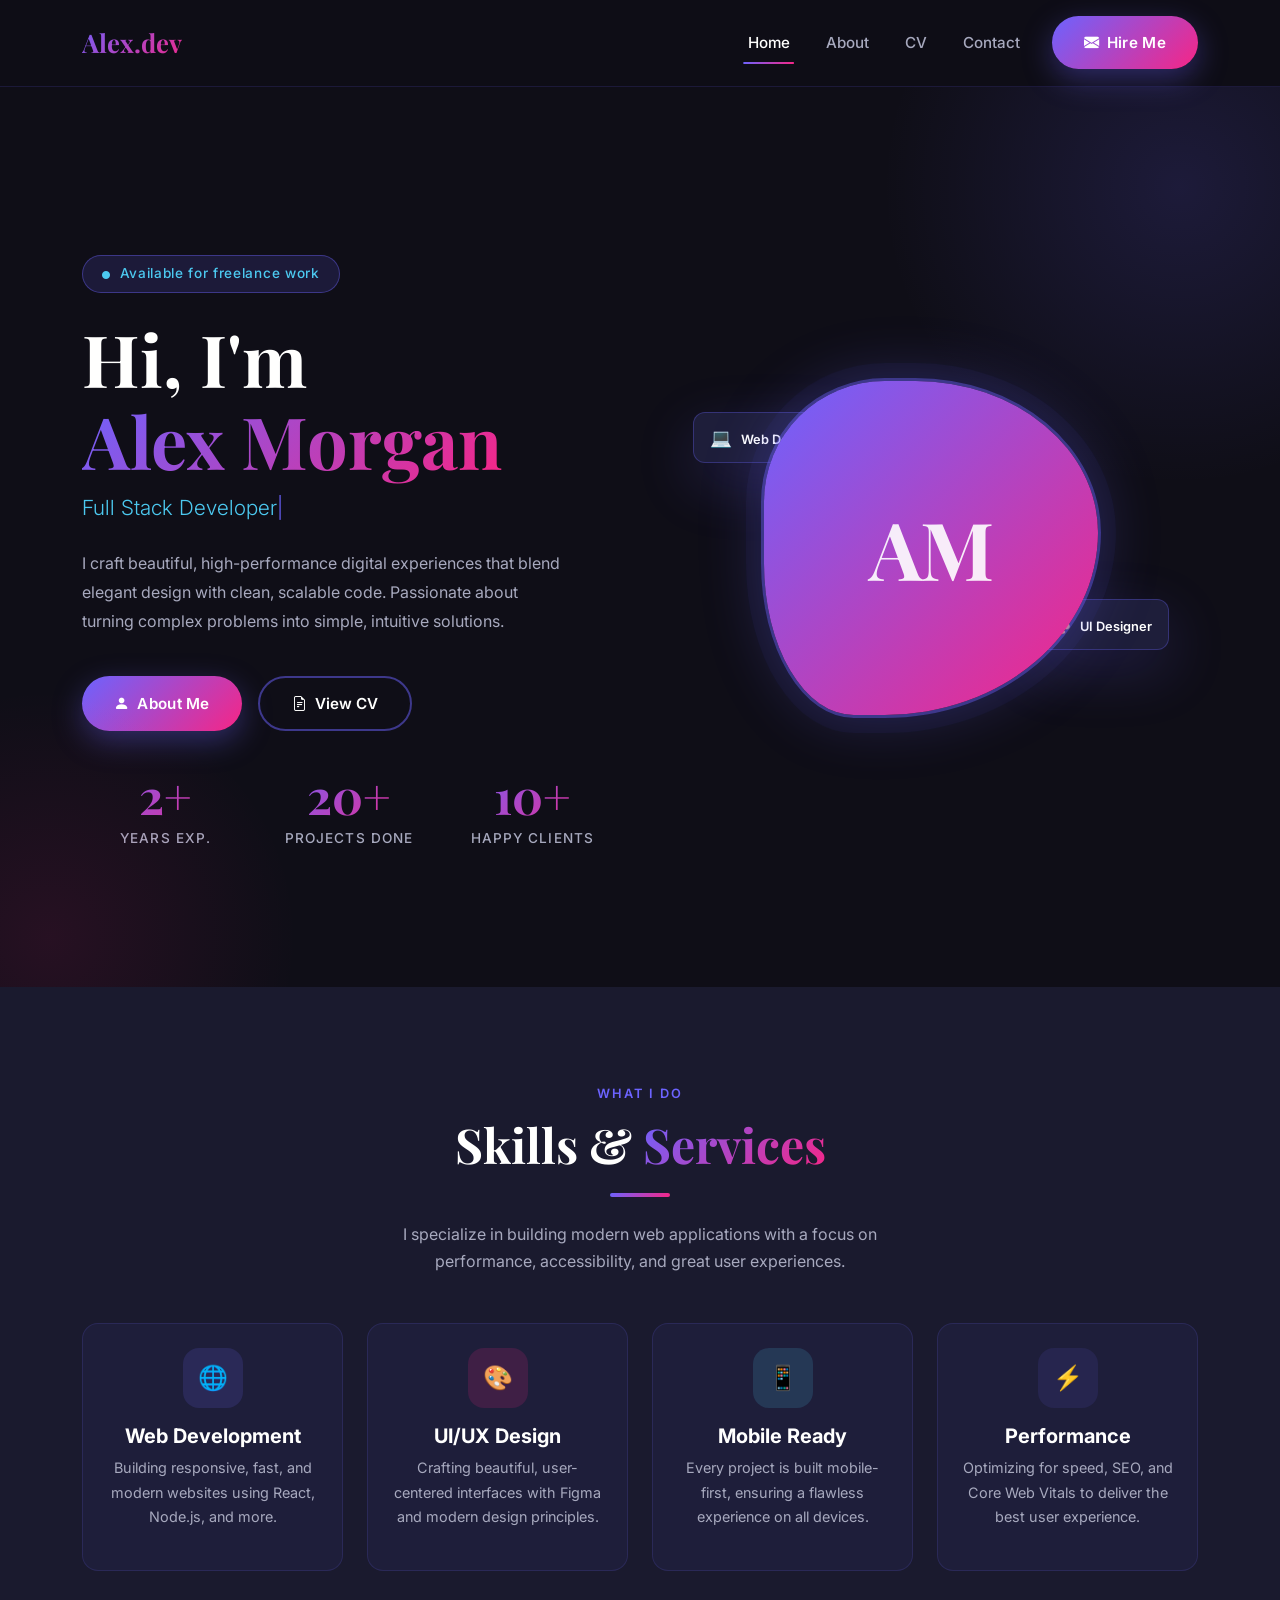
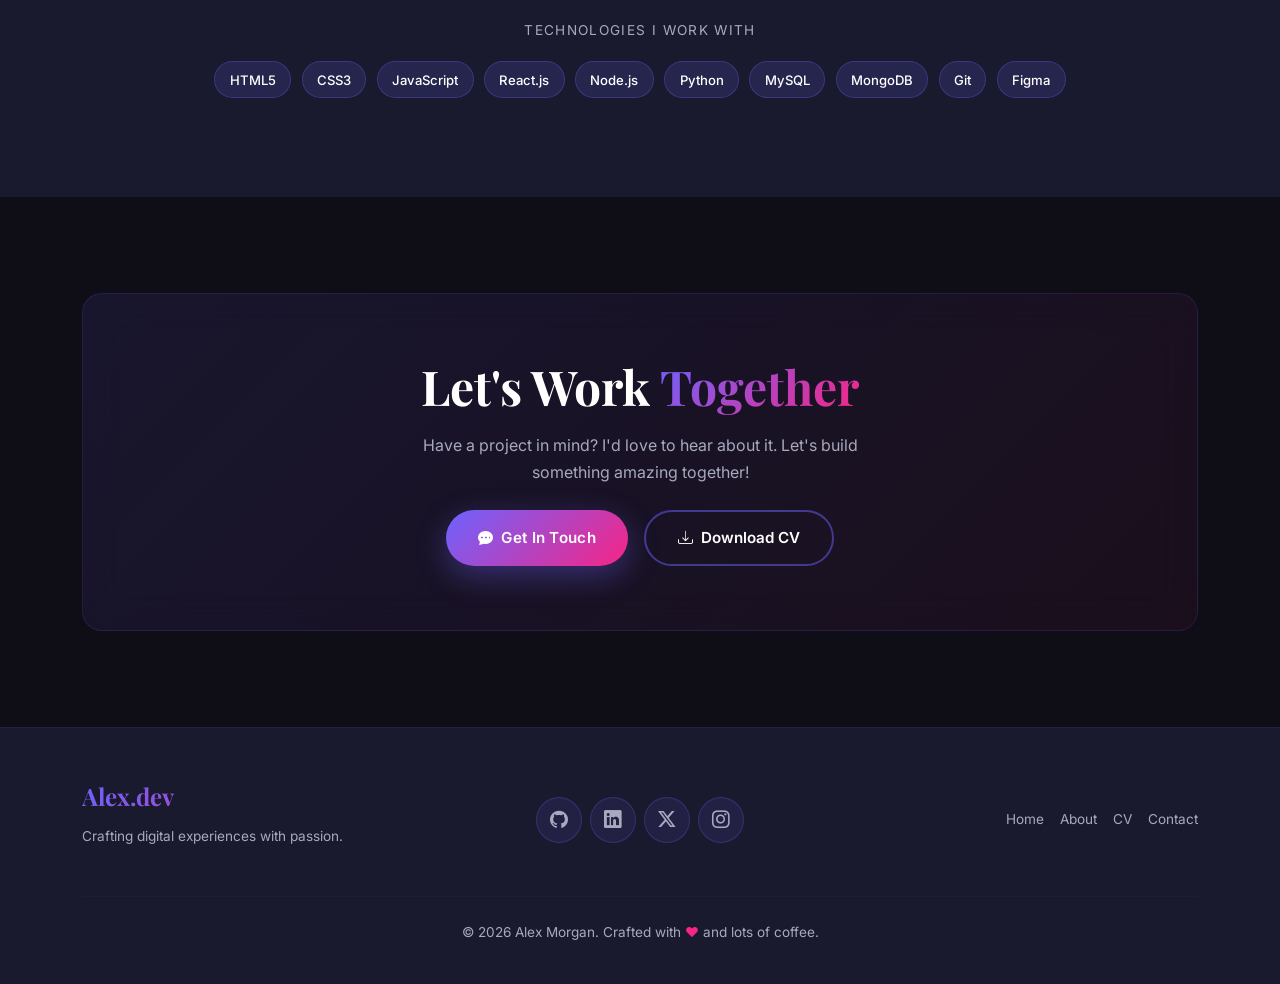
==== index.html @ b718e6d9 "🚀 Initial commit: Personal portfolio website" ====
<!DOCTYPE html>
<html lang="en">
<head>
  <meta charset="UTF-8" />
  <meta name="viewport" content="width=device-width, initial-scale=1.0" />
  <meta name="description" content="Alex Morgan – Full Stack Developer & UI/UX Designer. Welcome to my personal portfolio." />
  <title>Alex Morgan | Portfolio</title>

  <!-- Bootstrap 5 CDN -->
  <link href="https://cdn.jsdelivr.net/npm/bootstrap@5.3.3/dist/css/bootstrap.min.css" rel="stylesheet" />
  <!-- Bootstrap Icons -->
  <link href="https://cdn.jsdelivr.net/npm/bootstrap-icons@1.11.3/font/bootstrap-icons.min.css" rel="stylesheet" />
  <!-- Custom CSS -->
  <link rel="stylesheet" href="style.css" />
</head>
<body>

  <!-- =============================================
       NAVBAR
       ============================================= -->
  <nav class="navbar navbar-expand-lg navbar-dark">
    <div class="container">
      <a class="navbar-brand" href="index.html">Alex.dev</a>
      <button class="navbar-toggler" type="button" data-bs-toggle="collapse" data-bs-target="#navMenu" aria-controls="navMenu" aria-expanded="false" aria-label="Toggle navigation">
        <span class="navbar-toggler-icon"></span>
      </button>
      <div class="collapse navbar-collapse" id="navMenu">
        <ul class="navbar-nav ms-auto gap-1">
          <li class="nav-item"><a class="nav-link" href="index.html">Home</a></li>
          <li class="nav-item"><a class="nav-link" href="about.html">About</a></li>
          <li class="nav-item"><a class="nav-link" href="cv.html">CV</a></li>
          <li class="nav-item"><a class="nav-link" href="contact.html">Contact</a></li>
        </ul>
        <a href="contact.html" class="btn-primary-custom ms-3 d-none d-lg-inline-flex">
          <i class="bi bi-envelope-fill"></i> Hire Me
        </a>
      </div>
    </div>
  </nav>

  <!-- =============================================
       HERO SECTION
       ============================================= -->
  <section class="hero-section" id="hero">
    <div class="container">
      <div class="row align-items-center g-5">

        <!-- Left: Text Content -->
        <div class="col-lg-6 order-2 order-lg-1">
          <div class="hero-badge fade-in-up">
            <i class="bi bi-circle-fill me-1" style="color:#4cc9f0;font-size:0.5rem;"></i>
            Available for freelance work
          </div>

          <h1 class="hero-title fade-in-up delay-1">
            Hi, I'm<br>
            <span class="gradient-text">Alex Morgan</span>
          </h1>

          <p class="hero-subtitle fade-in-up delay-2">
            <span id="typing-text" style="color:var(--accent);"></span><span style="color:var(--primary);animation:blink 1s step-end infinite;">|</span>
          </p>

          <p class="hero-desc fade-in-up delay-3">
            I craft beautiful, high-performance digital experiences that blend elegant design with clean, scalable code. Passionate about turning complex problems into simple, intuitive solutions.
          </p>

          <div class="d-flex flex-wrap gap-3 fade-in-up delay-4">
            <a href="about.html" class="btn-primary-custom">
              <i class="bi bi-person-fill"></i> About Me
            </a>
            <a href="cv.html" class="btn-outline-custom">
              <i class="bi bi-file-earmark-text"></i> View CV
            </a>
          </div>

          <!-- Quick stats -->
          <div class="row g-3 mt-4 fade-in-up delay-5">
            <div class="col-4">
              <div class="stat-item">
                <div class="stat-number" data-target="5" data-suffix="+">0</div>
                <div class="stat-label">Years Exp.</div>
              </div>
            </div>
            <div class="col-4">
              <div class="stat-item">
                <div class="stat-number" data-target="40" data-suffix="+">0</div>
                <div class="stat-label">Projects Done</div>
              </div>
            </div>
            <div class="col-4">
              <div class="stat-item">
                <div class="stat-number" data-target="20" data-suffix="+">0</div>
                <div class="stat-label">Happy Clients</div>
              </div>
            </div>
          </div>
        </div>

        <!-- Right: Profile Image -->
        <div class="col-lg-6 order-1 order-lg-2 text-center fade-in-right">
          <div class="profile-wrapper d-inline-block position-relative">
            <div class="profile-img-container mx-auto">
              <!-- Placeholder profile image using gradient + initials -->
              <div style="width:100%;height:100%;background:linear-gradient(135deg,#6c63ff 0%,#f72585 100%);display:flex;align-items:center;justify-content:center;">
                <span style="font-family:'Playfair Display',serif;font-size:5rem;font-weight:700;color:#fff;opacity:0.9;">AM</span>
              </div>
            </div>
            <!-- Floating badges -->
            <div class="profile-float-badge badge-1">
              <span class="badge-icon">💻</span> Web Developer
            </div>
            <div class="profile-float-badge badge-2">
              <span class="badge-icon">🎨</span> UI Designer
            </div>
          </div>
        </div>

      </div>
    </div>
  </section>

  <!-- =============================================
       SKILLS HIGHLIGHT SECTION
       ============================================= -->
  <section class="section-padding" id="skills" style="background:var(--dark-2);">
    <div class="container">

      <div class="text-center mb-5">
        <p class="section-tag fade-in-up">What I Do</p>
        <h2 class="section-title fade-in-up delay-1">Skills & <span class="gradient-text">Services</span></h2>
        <div class="section-divider mx-auto fade-in-up delay-2"></div>
        <p class="text-muted-custom fade-in-up delay-3" style="max-width:500px;margin:0 auto;">
          I specialize in building modern web applications with a focus on performance, accessibility, and great user experiences.
        </p>
      </div>

      <div class="row g-4">
        <!-- Skill Card 1 -->
        <div class="col-md-6 col-lg-3 fade-in-up delay-1">
          <div class="skill-card h-100">
            <div class="skill-icon" style="background:rgba(108,99,255,0.15);">🌐</div>
            <h5 class="fw-700 mb-2" style="font-weight:700;">Web Development</h5>
            <p class="text-muted-custom" style="font-size:0.9rem;">Building responsive, fast, and modern websites using React, Node.js, and more.</p>
          </div>
        </div>
        <!-- Skill Card 2 -->
        <div class="col-md-6 col-lg-3 fade-in-up delay-2">
          <div class="skill-card h-100">
            <div class="skill-icon" style="background:rgba(247,37,133,0.15);">🎨</div>
            <h5 class="fw-700 mb-2" style="font-weight:700;">UI/UX Design</h5>
            <p class="text-muted-custom" style="font-size:0.9rem;">Crafting beautiful, user-centered interfaces with Figma and modern design principles.</p>
          </div>
        </div>
        <!-- Skill Card 3 -->
        <div class="col-md-6 col-lg-3 fade-in-up delay-3">
          <div class="skill-card h-100">
            <div class="skill-icon" style="background:rgba(76,201,240,0.15);">📱</div>
            <h5 class="fw-700 mb-2" style="font-weight:700;">Mobile Ready</h5>
            <p class="text-muted-custom" style="font-size:0.9rem;">Every project is built mobile-first, ensuring a flawless experience on all devices.</p>
          </div>
        </div>
        <!-- Skill Card 4 -->
        <div class="col-md-6 col-lg-3 fade-in-up delay-4">
          <div class="skill-card h-100">
            <div class="skill-icon" style="background:rgba(108,99,255,0.1);">⚡</div>
            <h5 class="fw-700 mb-2" style="font-weight:700;">Performance</h5>
            <p class="text-muted-custom" style="font-size:0.9rem;">Optimizing for speed, SEO, and Core Web Vitals to deliver the best user experience.</p>
          </div>
        </div>
      </div>

      <!-- Tech badges -->
      <div class="text-center mt-5 fade-in-up">
        <p class="text-muted-custom mb-3" style="font-size:0.85rem;text-transform:uppercase;letter-spacing:0.1em;">Technologies I work with</p>
        <span class="badge-skill">HTML5</span>
        <span class="badge-skill">CSS3</span>
        <span class="badge-skill">JavaScript</span>
        <span class="badge-skill">React.js</span>
        <span class="badge-skill">Node.js</span>
        <span class="badge-skill">Python</span>
        <span class="badge-skill">MySQL</span>
        <span class="badge-skill">MongoDB</span>
        <span class="badge-skill">Git</span>
        <span class="badge-skill">Figma</span>
      </div>
    </div>
  </section>

  <!-- =============================================
       CTA SECTION
       ============================================= -->
  <section class="section-padding" id="cta">
    <div class="container">
      <div class="glass-card text-center fade-in-up" style="padding:4rem 2rem;background:linear-gradient(135deg,rgba(108,99,255,0.1),rgba(247,37,133,0.05));">
        <h2 class="section-title mb-3">Let's Work <span class="gradient-text">Together</span></h2>
        <p class="text-muted-custom mb-4" style="max-width:500px;margin:0 auto 2rem;">
          Have a project in mind? I'd love to hear about it. Let's build something amazing together!
        </p>
        <div class="d-flex justify-content-center flex-wrap gap-3">
          <a href="contact.html" class="btn-primary-custom">
            <i class="bi bi-chat-dots-fill"></i> Get In Touch
          </a>
          <a href="cv.html" class="btn-outline-custom">
            <i class="bi bi-download"></i> Download CV
          </a>
        </div>
      </div>
    </div>
  </section>

  <!-- =============================================
       FOOTER
       ============================================= -->
  <footer>
    <div class="container">
      <div class="row align-items-center">
        <div class="col-md-4 mb-3 mb-md-0">
          <div class="footer-brand">Alex.dev</div>
          <p class="text-muted-custom mt-2" style="font-size:0.85rem;">Crafting digital experiences with passion.</p>
        </div>
        <div class="col-md-4 text-center mb-3 mb-md-0">
          <div class="d-flex justify-content-center gap-2">
            <a href="#" class="social-link" title="GitHub"><i class="bi bi-github"></i></a>
            <a href="#" class="social-link" title="LinkedIn"><i class="bi bi-linkedin"></i></a>
            <a href="#" class="social-link" title="Twitter"><i class="bi bi-twitter-x"></i></a>
            <a href="#" class="social-link" title="Instagram"><i class="bi bi-instagram"></i></a>
          </div>
        </div>
        <div class="col-md-4 text-md-end">
          <nav class="d-flex justify-content-md-end gap-3 flex-wrap">
            <a href="index.html" class="text-muted-custom text-decoration-none" style="font-size:0.85rem;">Home</a>
            <a href="about.html" class="text-muted-custom text-decoration-none" style="font-size:0.85rem;">About</a>
            <a href="cv.html" class="text-muted-custom text-decoration-none" style="font-size:0.85rem;">CV</a>
            <a href="contact.html" class="text-muted-custom text-decoration-none" style="font-size:0.85rem;">Contact</a>
          </nav>
        </div>
      </div>
      <hr class="footer-divider" />
      <p class="footer-copy text-center">© 2026 Alex Morgan. Crafted with <span style="color:var(--secondary);">♥</span> and lots of coffee.</p>
    </div>
  </footer>

  <!-- Bootstrap 5 JS -->
  <script src="https://cdn.jsdelivr.net/npm/bootstrap@5.3.3/dist/js/bootstrap.bundle.min.js"></script>
  <!-- Custom JS -->
  <script src="script.js"></script>

  <style>
    @keyframes blink { 0%,100%{opacity:1} 50%{opacity:0} }
  </style>
</body>
</html>
---- style.css ----
/* =============================================
   PORTFOLIO WEBSITE - style.css
   ============================================= */

/* ---- Google Fonts ---- */
@import url('https://fonts.googleapis.com/css2?family=Inter:wght@300;400;500;600;700;800&family=Playfair+Display:wght@700&display=swap');

/* ---- CSS Variables ---- */
:root {
  --primary: #6c63ff;
  --primary-dark: #5a52d5;
  --secondary: #f72585;
  --accent: #4cc9f0;
  --dark: #0f0e17;
  --dark-2: #1a1a2e;
  --dark-3: #16213e;
  --card-bg: #1e1e3a;
  --text: #fffffe;
  --text-muted: #a7a9be;
  --gradient: linear-gradient(135deg, #6c63ff 0%, #f72585 100%);
  --gradient-2: linear-gradient(135deg, #4cc9f0 0%, #6c63ff 100%);
  --shadow: 0 20px 60px rgba(108, 99, 255, 0.2);
  --transition: all 0.35s cubic-bezier(0.25, 0.8, 0.25, 1);
}

/* ---- Global Reset ---- */
* { margin: 0; padding: 0; box-sizing: border-box; }

html { scroll-behavior: smooth; }

body {
  font-family: 'Inter', sans-serif;
  background-color: var(--dark);
  color: var(--text);
  line-height: 1.7;
  overflow-x: hidden;
}

/* ---- Scrollbar ---- */
::-webkit-scrollbar { width: 6px; }
::-webkit-scrollbar-track { background: var(--dark); }
::-webkit-scrollbar-thumb { background: var(--primary); border-radius: 3px; }

/* =============================================
   NAVBAR
   ============================================= */
.navbar {
  background: rgba(15, 14, 23, 0.92) !important;
  backdrop-filter: blur(20px);
  border-bottom: 1px solid rgba(108, 99, 255, 0.15);
  padding: 1rem 0;
  transition: var(--transition);
  position: sticky;
  top: 0;
  z-index: 1000;
}

.navbar-brand {
  font-family: 'Playfair Display', serif;
  font-size: 1.6rem;
  font-weight: 700;
  background: var(--gradient);
  -webkit-background-clip: text;
  -webkit-text-fill-color: transparent;
  background-clip: text;
}

.nav-link {
  color: var(--text-muted) !important;
  font-weight: 500;
  font-size: 0.95rem;
  padding: 0.5rem 1rem !important;
  border-radius: 8px;
  transition: var(--transition);
  position: relative;
}

.nav-link::after {
  content: '';
  position: absolute;
  bottom: 0; left: 50%;
  width: 0; height: 2px;
  background: var(--gradient);
  border-radius: 2px;
  transition: var(--transition);
  transform: translateX(-50%);
}

.nav-link:hover,
.nav-link.active {
  color: var(--text) !important;
}

.nav-link:hover::after,
.nav-link.active::after {
  width: 70%;
}

.navbar-toggler {
  border: 1px solid rgba(108,99,255,0.4);
  border-radius: 8px;
}

.navbar-toggler-icon {
  background-image: url("data:image/svg+xml,%3csvg xmlns='http://www.w3.org/2000/svg' viewBox='0 0 30 30'%3e%3cpath stroke='rgba%28108, 99, 255, 1%29' stroke-linecap='round' stroke-miterlimit='10' stroke-width='2' d='M4 7h22M4 15h22M4 23h22'/%3e%3c/svg%3e");
}

/* =============================================
   HERO SECTION
   ============================================= */
.hero-section {
  min-height: 100vh;
  display: flex;
  align-items: center;
  background: var(--dark);
  position: relative;
  overflow: hidden;
  padding: 6rem 0 4rem;
}

.hero-section::before {
  content: '';
  position: absolute;
  top: -200px; right: -200px;
  width: 600px; height: 600px;
  background: radial-gradient(circle, rgba(108,99,255,0.15) 0%, transparent 70%);
  border-radius: 50%;
  animation: pulse 6s ease-in-out infinite;
}

.hero-section::after {
  content: '';
  position: absolute;
  bottom: -200px; left: -200px;
  width: 500px; height: 500px;
  background: radial-gradient(circle, rgba(247,37,133,0.1) 0%, transparent 70%);
  border-radius: 50%;
  animation: pulse 8s ease-in-out infinite reverse;
}

@keyframes pulse {
  0%, 100% { transform: scale(1); opacity: 0.7; }
  50% { transform: scale(1.1); opacity: 1; }
}

.hero-badge {
  display: inline-block;
  background: rgba(108,99,255,0.15);
  border: 1px solid rgba(108,99,255,0.4);
  color: var(--accent);
  padding: 0.4rem 1.2rem;
  border-radius: 50px;
  font-size: 0.85rem;
  font-weight: 500;
  margin-bottom: 1.5rem;
  letter-spacing: 0.05em;
}

.hero-title {
  font-family: 'Playfair Display', serif;
  font-size: clamp(2.5rem, 6vw, 4.5rem);
  font-weight: 700;
  line-height: 1.15;
  margin-bottom: 0.5rem;
}

.hero-title .gradient-text {
  background: var(--gradient);
  -webkit-background-clip: text;
  -webkit-text-fill-color: transparent;
  background-clip: text;
}

.hero-subtitle {
  font-size: clamp(1rem, 2.5vw, 1.3rem);
  color: var(--text-muted);
  margin-bottom: 1.5rem;
  font-weight: 300;
}

.hero-desc {
  font-size: 1rem;
  color: var(--text-muted);
  max-width: 480px;
  margin-bottom: 2.5rem;
  line-height: 1.8;
}

/* Profile Image */
.profile-wrapper {
  position: relative;
  display: inline-block;
}

.profile-img-container {
  width: 340px;
  height: 340px;
  border-radius: 40% 60% 70% 30% / 40% 50% 60% 50%;
  overflow: hidden;
  border: 3px solid rgba(108,99,255,0.5);
  box-shadow: 0 0 60px rgba(108,99,255,0.25), 0 0 0 15px rgba(108,99,255,0.05);
  animation: morphShape 8s ease-in-out infinite;
  position: relative;
  z-index: 1;
}

@keyframes morphShape {
  0%, 100% { border-radius: 40% 60% 70% 30% / 40% 50% 60% 50%; }
  25% { border-radius: 70% 30% 30% 70% / 60% 40% 60% 40%; }
  50% { border-radius: 30% 70% 50% 50% / 50% 60% 40% 60%; }
  75% { border-radius: 60% 40% 60% 40% / 30% 70% 30% 70%; }
}

.profile-img-container img {
  width: 100%;
  height: 100%;
  object-fit: cover;
}

.profile-float-badge {
  position: absolute;
  background: var(--card-bg);
  border: 1px solid rgba(108,99,255,0.3);
  border-radius: 12px;
  padding: 0.6rem 1rem;
  font-size: 0.8rem;
  font-weight: 600;
  color: var(--text);
  white-space: nowrap;
  box-shadow: var(--shadow);
  animation: floatBadge 3s ease-in-out infinite;
}

.profile-float-badge.badge-1 { top: 10%; left: -20%; animation-delay: 0s; }
.profile-float-badge.badge-2 { bottom: 20%; right: -20%; animation-delay: 1.5s; }
.profile-float-badge .badge-icon { font-size: 1.1rem; margin-right: 0.4rem; }

@keyframes floatBadge {
  0%, 100% { transform: translateY(0); }
  50% { transform: translateY(-8px); }
}

/* =============================================
   BUTTONS
   ============================================= */
.btn-primary-custom {
  background: var(--gradient);
  border: none;
  color: #fff;
  padding: 0.85rem 2rem;
  border-radius: 50px;
  font-weight: 600;
  font-size: 0.95rem;
  letter-spacing: 0.02em;
  transition: var(--transition);
  box-shadow: 0 10px 30px rgba(108,99,255,0.35);
  text-decoration: none;
  display: inline-flex;
  align-items: center;
  gap: 0.5rem;
}

.btn-primary-custom:hover {
  transform: translateY(-3px);
  box-shadow: 0 15px 40px rgba(108,99,255,0.5);
  color: #fff;
}

.btn-outline-custom {
  background: transparent;
  border: 2px solid rgba(108,99,255,0.5);
  color: var(--text);
  padding: 0.8rem 2rem;
  border-radius: 50px;
  font-weight: 600;
  font-size: 0.95rem;
  transition: var(--transition);
  text-decoration: none;
  display: inline-flex;
  align-items: center;
  gap: 0.5rem;
}

.btn-outline-custom:hover {
  background: rgba(108,99,255,0.15);
  border-color: var(--primary);
  color: var(--text);
  transform: translateY(-3px);
}

/* =============================================
   SECTION STYLES
   ============================================= */
.section-padding { padding: 6rem 0; }

.section-tag {
  font-size: 0.8rem;
  font-weight: 600;
  letter-spacing: 0.15em;
  text-transform: uppercase;
  color: var(--primary);
  margin-bottom: 0.75rem;
}

.section-title {
  font-family: 'Playfair Display', serif;
  font-size: clamp(2rem, 4vw, 3rem);
  font-weight: 700;
  margin-bottom: 1.2rem;
  line-height: 1.2;
}

.section-title .gradient-text {
  background: var(--gradient);
  -webkit-background-clip: text;
  -webkit-text-fill-color: transparent;
  background-clip: text;
}

.section-divider {
  width: 60px; height: 4px;
  background: var(--gradient);
  border-radius: 2px;
  margin-bottom: 1.5rem;
}

/* =============================================
   CARDS
   ============================================= */
.glass-card {
  background: rgba(30, 30, 58, 0.6);
  backdrop-filter: blur(20px);
  border: 1px solid rgba(108, 99, 255, 0.15);
  border-radius: 20px;
  padding: 2rem;
  transition: var(--transition);
}

.glass-card:hover {
  border-color: rgba(108, 99, 255, 0.4);
  transform: translateY(-5px);
  box-shadow: var(--shadow);
}

/* Skill Cards */
.skill-card {
  background: var(--card-bg);
  border: 1px solid rgba(108,99,255,0.15);
  border-radius: 16px;
  padding: 1.5rem;
  text-align: center;
  transition: var(--transition);
}

.skill-card:hover {
  border-color: var(--primary);
  transform: translateY(-5px);
  box-shadow: 0 10px 30px rgba(108,99,255,0.2);
}

.skill-icon {
  width: 60px; height: 60px;
  border-radius: 16px;
  display: flex;
  align-items: center;
  justify-content: center;
  margin: 0 auto 1rem;
  font-size: 1.5rem;
}

/* =============================================
   PROGRESS BARS
   ============================================= */
.skill-progress-item { margin-bottom: 1.5rem; }

.skill-label {
  display: flex;
  justify-content: space-between;
  margin-bottom: 0.5rem;
  font-weight: 500;
  font-size: 0.9rem;
}

.progress {
  height: 8px;
  background: rgba(255,255,255,0.08);
  border-radius: 50px;
  overflow: hidden;
}

.progress-bar {
  background: var(--gradient);
  border-radius: 50px;
  transition: width 1.5s cubic-bezier(0.25, 0.8, 0.25, 1);
}

/* =============================================
   TIMELINE (CV)
   ============================================= */
.timeline { position: relative; padding-left: 2rem; }

.timeline::before {
  content: '';
  position: absolute;
  left: 8px; top: 0; bottom: 0;
  width: 2px;
  background: linear-gradient(to bottom, var(--primary), var(--secondary));
}

.timeline-item {
  position: relative;
  margin-bottom: 2.5rem;
}

.timeline-item::before {
  content: '';
  position: absolute;
  left: -2rem;
  top: 6px;
  width: 14px; height: 14px;
  border-radius: 50%;
  background: var(--gradient);
  border: 2px solid var(--dark);
  box-shadow: 0 0 0 4px rgba(108,99,255,0.2);
}

.timeline-date {
  font-size: 0.8rem;
  font-weight: 600;
  color: var(--primary);
  letter-spacing: 0.05em;
  text-transform: uppercase;
  margin-bottom: 0.3rem;
}

.timeline-title {
  font-size: 1.05rem;
  font-weight: 700;
  margin-bottom: 0.2rem;
}

.timeline-subtitle {
  font-size: 0.9rem;
  color: var(--accent);
  margin-bottom: 0.6rem;
  font-weight: 500;
}

.timeline-desc {
  font-size: 0.9rem;
  color: var(--text-muted);
  line-height: 1.7;
}

/* =============================================
   CONTACT FORM
   ============================================= */
.contact-form .form-control,
.contact-form .form-select {
  background: rgba(30, 30, 58, 0.8);
  border: 1px solid rgba(108,99,255,0.2);
  color: var(--text);
  border-radius: 12px;
  padding: 0.85rem 1.2rem;
  font-size: 0.95rem;
  transition: var(--transition);
}

.contact-form .form-control:focus {
  background: rgba(30, 30, 58, 0.9);
  border-color: var(--primary);
  box-shadow: 0 0 0 3px rgba(108,99,255,0.15);
  color: var(--text);
}

.contact-form .form-control::placeholder { color: var(--text-muted); }

.contact-form label {
  font-weight: 500;
  font-size: 0.9rem;
  margin-bottom: 0.5rem;
  color: var(--text-muted);
}

.form-error {
  font-size: 0.8rem;
  color: #f72585;
  margin-top: 0.3rem;
  display: none;
}

.success-message {
  background: rgba(76, 201, 240, 0.1);
  border: 1px solid rgba(76,201,240,0.3);
  border-radius: 12px;
  padding: 1.5rem;
  text-align: center;
  display: none;
}

/* =============================================
   SOCIAL LINKS
   ============================================= */
.social-link {
  display: inline-flex;
  align-items: center;
  justify-content: center;
  width: 46px; height: 46px;
  border-radius: 50%;
  background: rgba(108,99,255,0.1);
  border: 1px solid rgba(108,99,255,0.25);
  color: var(--text-muted);
  font-size: 1.1rem;
  text-decoration: none;
  transition: var(--transition);
}

.social-link:hover {
  background: var(--gradient);
  border-color: transparent;
  color: #fff;
  transform: translateY(-4px);
  box-shadow: 0 10px 20px rgba(108,99,255,0.3);
}

/* =============================================
   CONTACT INFO CARD
   ============================================= */
.contact-info-item {
  display: flex;
  align-items: flex-start;
  gap: 1rem;
  margin-bottom: 1.8rem;
}

.contact-info-icon {
  width: 48px; height: 48px;
  border-radius: 12px;
  background: rgba(108,99,255,0.15);
  display: flex;
  align-items: center;
  justify-content: center;
  font-size: 1.2rem;
  flex-shrink: 0;
}

.contact-info-text h6 {
  font-size: 0.8rem;
  color: var(--text-muted);
  font-weight: 500;
  margin-bottom: 0.2rem;
  text-transform: uppercase;
  letter-spacing: 0.05em;
}

.contact-info-text p {
  font-size: 0.95rem;
  font-weight: 600;
  margin: 0;
}

/* =============================================
   FOOTER
   ============================================= */
footer {
  background: var(--dark-2);
  border-top: 1px solid rgba(108,99,255,0.1);
  padding: 3rem 0 1.5rem;
}

.footer-brand {
  font-family: 'Playfair Display', serif;
  font-size: 1.5rem;
  font-weight: 700;
  background: var(--gradient);
  -webkit-background-clip: text;
  -webkit-text-fill-color: transparent;
  background-clip: text;
}

.footer-divider {
  border-color: rgba(108,99,255,0.15);
  margin: 2rem 0 1.5rem;
}

.footer-copy {
  font-size: 0.85rem;
  color: var(--text-muted);
}

/* =============================================
   ABOUT PAGE
   ============================================= */
.page-hero {
  padding: 8rem 0 5rem;
  background: var(--dark);
  position: relative;
  overflow: hidden;
}

.page-hero::before {
  content: '';
  position: absolute;
  top: 0; right: 0;
  width: 400px; height: 400px;
  background: radial-gradient(circle, rgba(108,99,255,0.12) 0%, transparent 70%);
}

.interest-badge {
  display: inline-flex;
  align-items: center;
  gap: 0.4rem;
  background: rgba(108,99,255,0.12);
  border: 1px solid rgba(108,99,255,0.25);
  border-radius: 50px;
  padding: 0.4rem 1rem;
  font-size: 0.85rem;
  font-weight: 500;
  margin: 0.3rem;
  transition: var(--transition);
}

.interest-badge:hover {
  background: rgba(108,99,255,0.25);
  border-color: var(--primary);
}

/* =============================================
   ANIMATIONS
   ============================================= */
.fade-in-up {
  opacity: 0;
  transform: translateY(40px);
  transition: opacity 0.7s ease, transform 0.7s ease;
}

.fade-in-up.visible {
  opacity: 1;
  transform: translateY(0);
}

.fade-in-left {
  opacity: 0;
  transform: translateX(-40px);
  transition: opacity 0.7s ease, transform 0.7s ease;
}

.fade-in-left.visible {
  opacity: 1;
  transform: translateX(0);
}

.fade-in-right {
  opacity: 0;
  transform: translateX(40px);
  transition: opacity 0.7s ease, transform 0.7s ease;
}

.fade-in-right.visible {
  opacity: 1;
  transform: translateX(0);
}

/* Stagger delays */
.delay-1 { transition-delay: 0.1s; }
.delay-2 { transition-delay: 0.2s; }
.delay-3 { transition-delay: 0.3s; }
.delay-4 { transition-delay: 0.4s; }
.delay-5 { transition-delay: 0.5s; }

/* =============================================
   STATS COUNTER
   ============================================= */
.stat-item { text-align: center; }

.stat-number {
  font-family: 'Playfair Display', serif;
  font-size: 3rem;
  font-weight: 700;
  background: var(--gradient);
  -webkit-background-clip: text;
  -webkit-text-fill-color: transparent;
  background-clip: text;
  line-height: 1;
  margin-bottom: 0.5rem;
}

.stat-label {
  font-size: 0.85rem;
  color: var(--text-muted);
  font-weight: 500;
  text-transform: uppercase;
  letter-spacing: 0.08em;
}

/* =============================================
   RESPONSIVE
   ============================================= */
@media (max-width: 768px) {
  .profile-img-container { width: 240px; height: 240px; }
  .profile-float-badge.badge-1 { left: -10%; }
  .profile-float-badge.badge-2 { right: -10%; }
  .hero-desc { max-width: 100%; }
  .section-padding { padding: 4rem 0; }
}

@media (max-width: 576px) {
  .profile-float-badge { display: none; }
  .profile-img-container { width: 200px; height: 200px; }
}

/* =============================================
   UTILITY
   ============================================= */
.gradient-text {
  background: var(--gradient);
  -webkit-background-clip: text;
  -webkit-text-fill-color: transparent;
  background-clip: text;
}

.text-muted-custom { color: var(--text-muted); }

.bg-card { background: var(--card-bg); }

.rounded-custom { border-radius: 20px; }

.badge-skill {
  background: rgba(108,99,255,0.15);
  border: 1px solid rgba(108,99,255,0.3);
  color: var(--text);
  padding: 0.4rem 0.9rem;
  border-radius: 50px;
  font-size: 0.82rem;
  font-weight: 500;
  margin: 0.2rem;
  display: inline-block;
  transition: var(--transition);
}

.badge-skill:hover {
  background: var(--primary);
  border-color: var(--primary);
  transform: translateY(-2px);
}
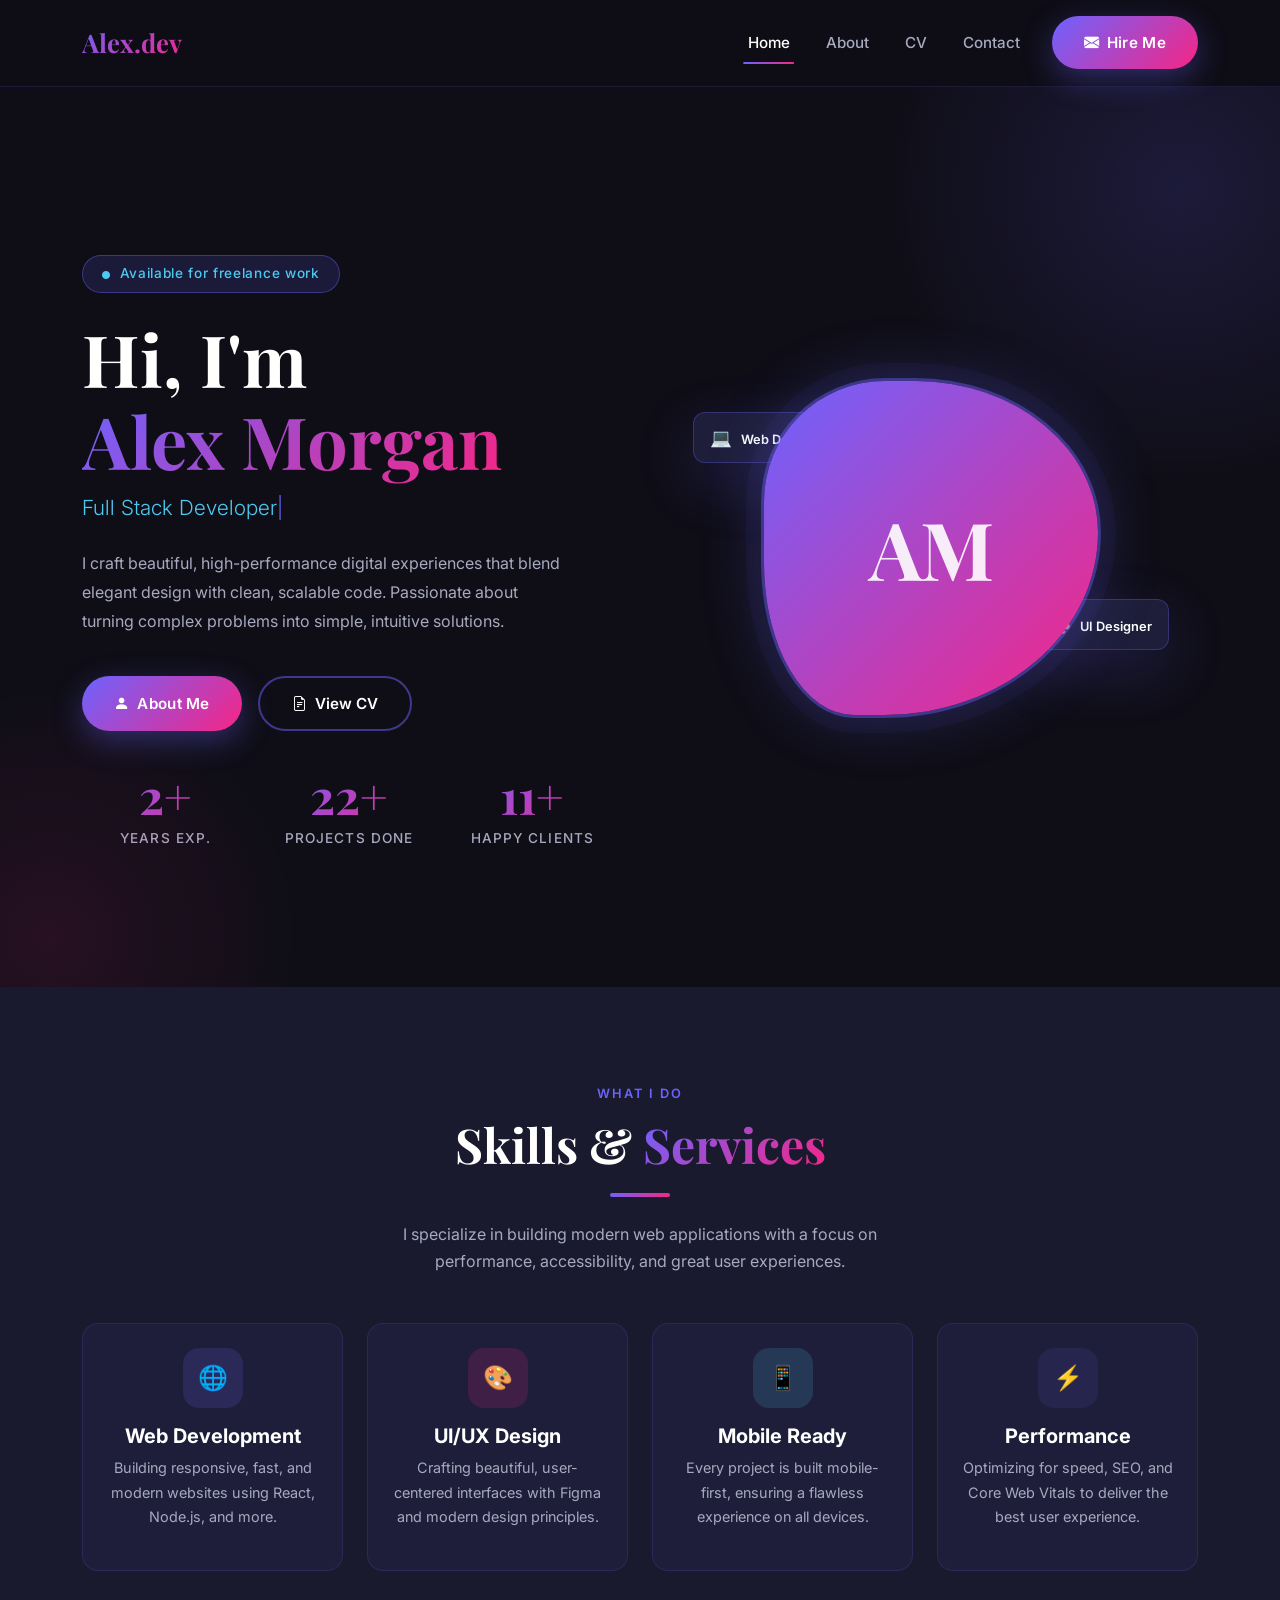
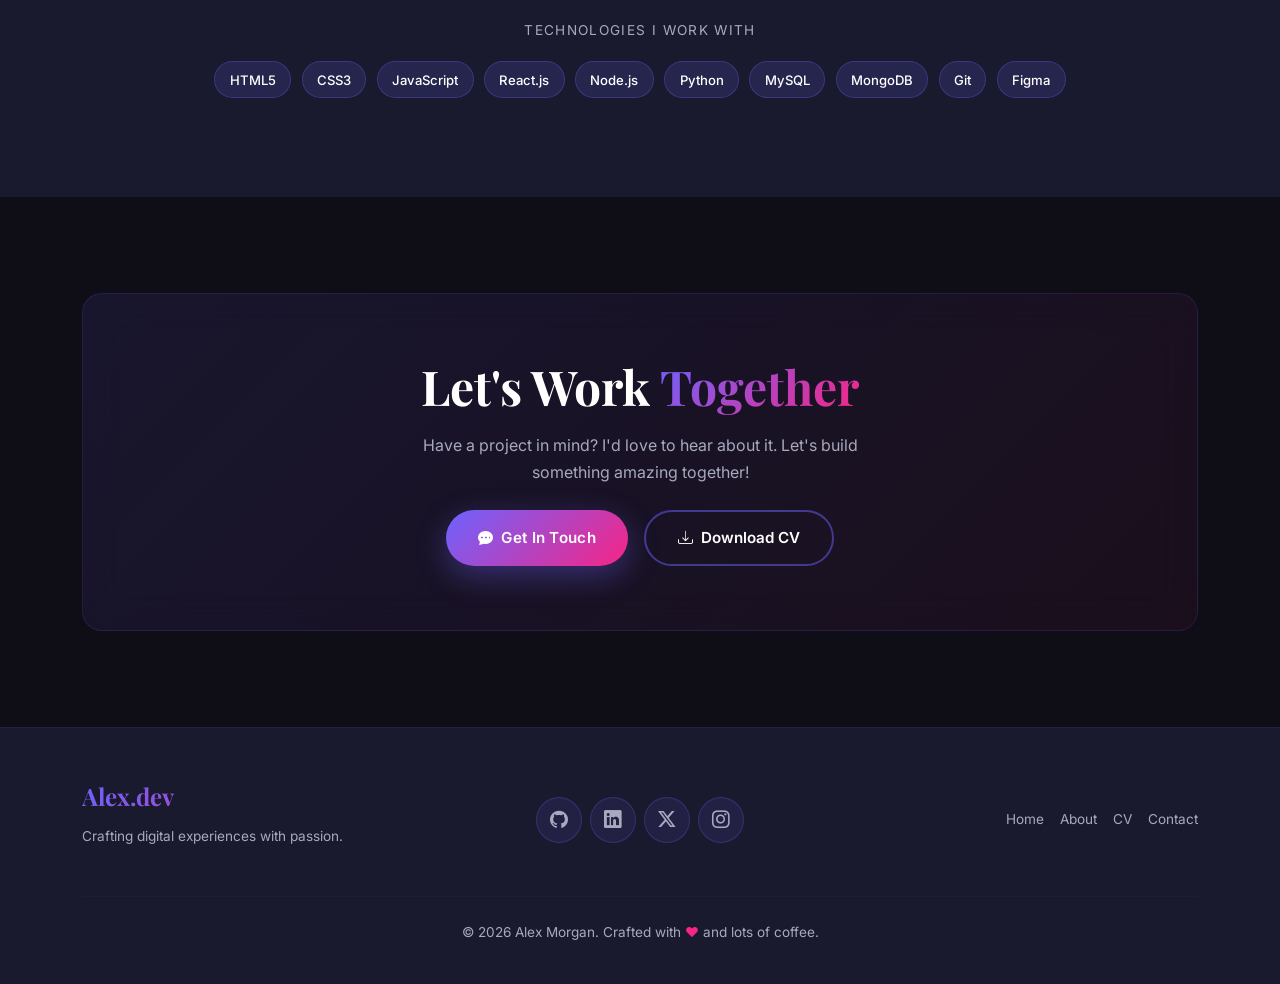
==== commit aca1b5bd: "perubahan-minor" ====
--- a/index.html
+++ b/index.html
@@ -1,9 +1,11 @@
 <!DOCTYPE html>
 <html lang="en">
+
 <head>
   <meta charset="UTF-8" />
   <meta name="viewport" content="width=device-width, initial-scale=1.0" />
-  <meta name="description" content="Alex Morgan – Full Stack Developer & UI/UX Designer. Welcome to my personal portfolio." />
+  <meta name="description"
+    content="Alex Morgan – Full Stack Developer & UI/UX Designer. Welcome to my personal portfolio." />
   <title>Alex Morgan | Portfolio</title>
 
   <!-- Bootstrap 5 CDN -->
@@ -13,6 +15,7 @@
   <!-- Custom CSS -->
   <link rel="stylesheet" href="style.css" />
 </head>
+
 <body>
 
   <!-- =============================================
@@ -21,7 +24,8 @@
   <nav class="navbar navbar-expand-lg navbar-dark">
     <div class="container">
       <a class="navbar-brand" href="index.html">Alex.dev</a>
-      <button class="navbar-toggler" type="button" data-bs-toggle="collapse" data-bs-target="#navMenu" aria-controls="navMenu" aria-expanded="false" aria-label="Toggle navigation">
+      <button class="navbar-toggler" type="button" data-bs-toggle="collapse" data-bs-target="#navMenu"
+        aria-controls="navMenu" aria-expanded="false" aria-label="Toggle navigation">
         <span class="navbar-toggler-icon"></span>
       </button>
       <div class="collapse navbar-collapse" id="navMenu">
@@ -58,11 +62,13 @@
           </h1>
 
           <p class="hero-subtitle fade-in-up delay-2">
-            <span id="typing-text" style="color:var(--accent);"></span><span style="color:var(--primary);animation:blink 1s step-end infinite;">|</span>
+            <span id="typing-text" style="color:var(--accent);"></span><span
+              style="color:var(--primary);animation:blink 1s step-end infinite;">|</span>
           </p>
 
           <p class="hero-desc fade-in-up delay-3">
-            I craft beautiful, high-performance digital experiences that blend elegant design with clean, scalable code. Passionate about turning complex problems into simple, intuitive solutions.
+            I craft beautiful, high-performance digital experiences that blend elegant design with clean, scalable code.
+            Passionate about turning complex problems into simple, intuitive solutions.
           </p>
 
           <div class="d-flex flex-wrap gap-3 fade-in-up delay-4">
@@ -102,8 +108,10 @@
           <div class="profile-wrapper d-inline-block position-relative">
             <div class="profile-img-container mx-auto">
               <!-- Placeholder profile image using gradient + initials -->
-              <div style="width:100%;height:100%;background:linear-gradient(135deg,#6c63ff 0%,#f72585 100%);display:flex;align-items:center;justify-content:center;">
-                <span style="font-family:'Playfair Display',serif;font-size:5rem;font-weight:700;color:#fff;opacity:0.9;">AM</span>
+              <div
+                style="width:100%;height:100%;background:linear-gradient(135deg,#6c63ff 0%,#f72585 100%);display:flex;align-items:center;justify-content:center;">
+                <span
+                  style="font-family:'Playfair Display',serif;font-size:5rem;font-weight:700;color:#fff;opacity:0.9;">AM</span>
               </div>
             </div>
             <!-- Floating badges -->
@@ -131,7 +139,8 @@
         <h2 class="section-title fade-in-up delay-1">Skills & <span class="gradient-text">Services</span></h2>
         <div class="section-divider mx-auto fade-in-up delay-2"></div>
         <p class="text-muted-custom fade-in-up delay-3" style="max-width:500px;margin:0 auto;">
-          I specialize in building modern web applications with a focus on performance, accessibility, and great user experiences.
+          I specialize in building modern web applications with a focus on performance, accessibility, and great user
+          experiences.
         </p>
       </div>
 
@@ -141,7 +150,8 @@
           <div class="skill-card h-100">
             <div class="skill-icon" style="background:rgba(108,99,255,0.15);">🌐</div>
             <h5 class="fw-700 mb-2" style="font-weight:700;">Web Development</h5>
-            <p class="text-muted-custom" style="font-size:0.9rem;">Building responsive, fast, and modern websites using React, Node.js, and more.</p>
+            <p class="text-muted-custom" style="font-size:0.9rem;">Building responsive, fast, and modern websites using
+              React, Node.js, and more.</p>
           </div>
         </div>
         <!-- Skill Card 2 -->
@@ -149,7 +159,8 @@
           <div class="skill-card h-100">
             <div class="skill-icon" style="background:rgba(247,37,133,0.15);">🎨</div>
             <h5 class="fw-700 mb-2" style="font-weight:700;">UI/UX Design</h5>
-            <p class="text-muted-custom" style="font-size:0.9rem;">Crafting beautiful, user-centered interfaces with Figma and modern design principles.</p>
+            <p class="text-muted-custom" style="font-size:0.9rem;">Crafting beautiful, user-centered interfaces with
+              Figma and modern design principles.</p>
           </div>
         </div>
         <!-- Skill Card 3 -->
@@ -157,7 +168,8 @@
           <div class="skill-card h-100">
             <div class="skill-icon" style="background:rgba(76,201,240,0.15);">📱</div>
             <h5 class="fw-700 mb-2" style="font-weight:700;">Mobile Ready</h5>
-            <p class="text-muted-custom" style="font-size:0.9rem;">Every project is built mobile-first, ensuring a flawless experience on all devices.</p>
+            <p class="text-muted-custom" style="font-size:0.9rem;">Every project is built mobile-first, ensuring a
+              flawless experience on all devices.</p>
           </div>
         </div>
         <!-- Skill Card 4 -->
@@ -165,14 +177,16 @@
           <div class="skill-card h-100">
             <div class="skill-icon" style="background:rgba(108,99,255,0.1);">⚡</div>
             <h5 class="fw-700 mb-2" style="font-weight:700;">Performance</h5>
-            <p class="text-muted-custom" style="font-size:0.9rem;">Optimizing for speed, SEO, and Core Web Vitals to deliver the best user experience.</p>
+            <p class="text-muted-custom" style="font-size:0.9rem;">Optimizing for speed, SEO, and Core Web Vitals to
+              deliver the best user experience.</p>
           </div>
         </div>
       </div>
 
       <!-- Tech badges -->
       <div class="text-center mt-5 fade-in-up">
-        <p class="text-muted-custom mb-3" style="font-size:0.85rem;text-transform:uppercase;letter-spacing:0.1em;">Technologies I work with</p>
+        <p class="text-muted-custom mb-3" style="font-size:0.85rem;text-transform:uppercase;letter-spacing:0.1em;">
+          Technologies I work with</p>
         <span class="badge-skill">HTML5</span>
         <span class="badge-skill">CSS3</span>
         <span class="badge-skill">JavaScript</span>
@@ -192,7 +206,8 @@
        ============================================= -->
   <section class="section-padding" id="cta">
     <div class="container">
-      <div class="glass-card text-center fade-in-up" style="padding:4rem 2rem;background:linear-gradient(135deg,rgba(108,99,255,0.1),rgba(247,37,133,0.05));">
+      <div class="glass-card text-center fade-in-up"
+        style="padding:4rem 2rem;background:linear-gradient(135deg,rgba(108,99,255,0.1),rgba(247,37,133,0.05));">
         <h2 class="section-title mb-3">Let's Work <span class="gradient-text">Together</span></h2>
         <p class="text-muted-custom mb-4" style="max-width:500px;margin:0 auto 2rem;">
           Have a project in mind? I'd love to hear about it. Let's build something amazing together!
@@ -237,7 +252,8 @@
         </div>
       </div>
       <hr class="footer-divider" />
-      <p class="footer-copy text-center">© 2026 Alex Morgan. Crafted with <span style="color:var(--secondary);">♥</span> and lots of coffee.</p>
+      <p class="footer-copy text-center">© 2026 Alex Morgan. Crafted with <span style="color:var(--secondary);">♥</span>
+        and lots of coffee.</p>
     </div>
   </footer>
 
@@ -247,7 +263,18 @@
   <script src="script.js"></script>
 
   <style>
-    @keyframes blink { 0%,100%{opacity:1} 50%{opacity:0} }
+    @keyframes blink {
+
+      0%,
+      100% {
+        opacity: 1
+      }
+
+      50% {
+        opacity: 0
+      }
+    }
   </style>
 </body>
-</html>
+
+</html>
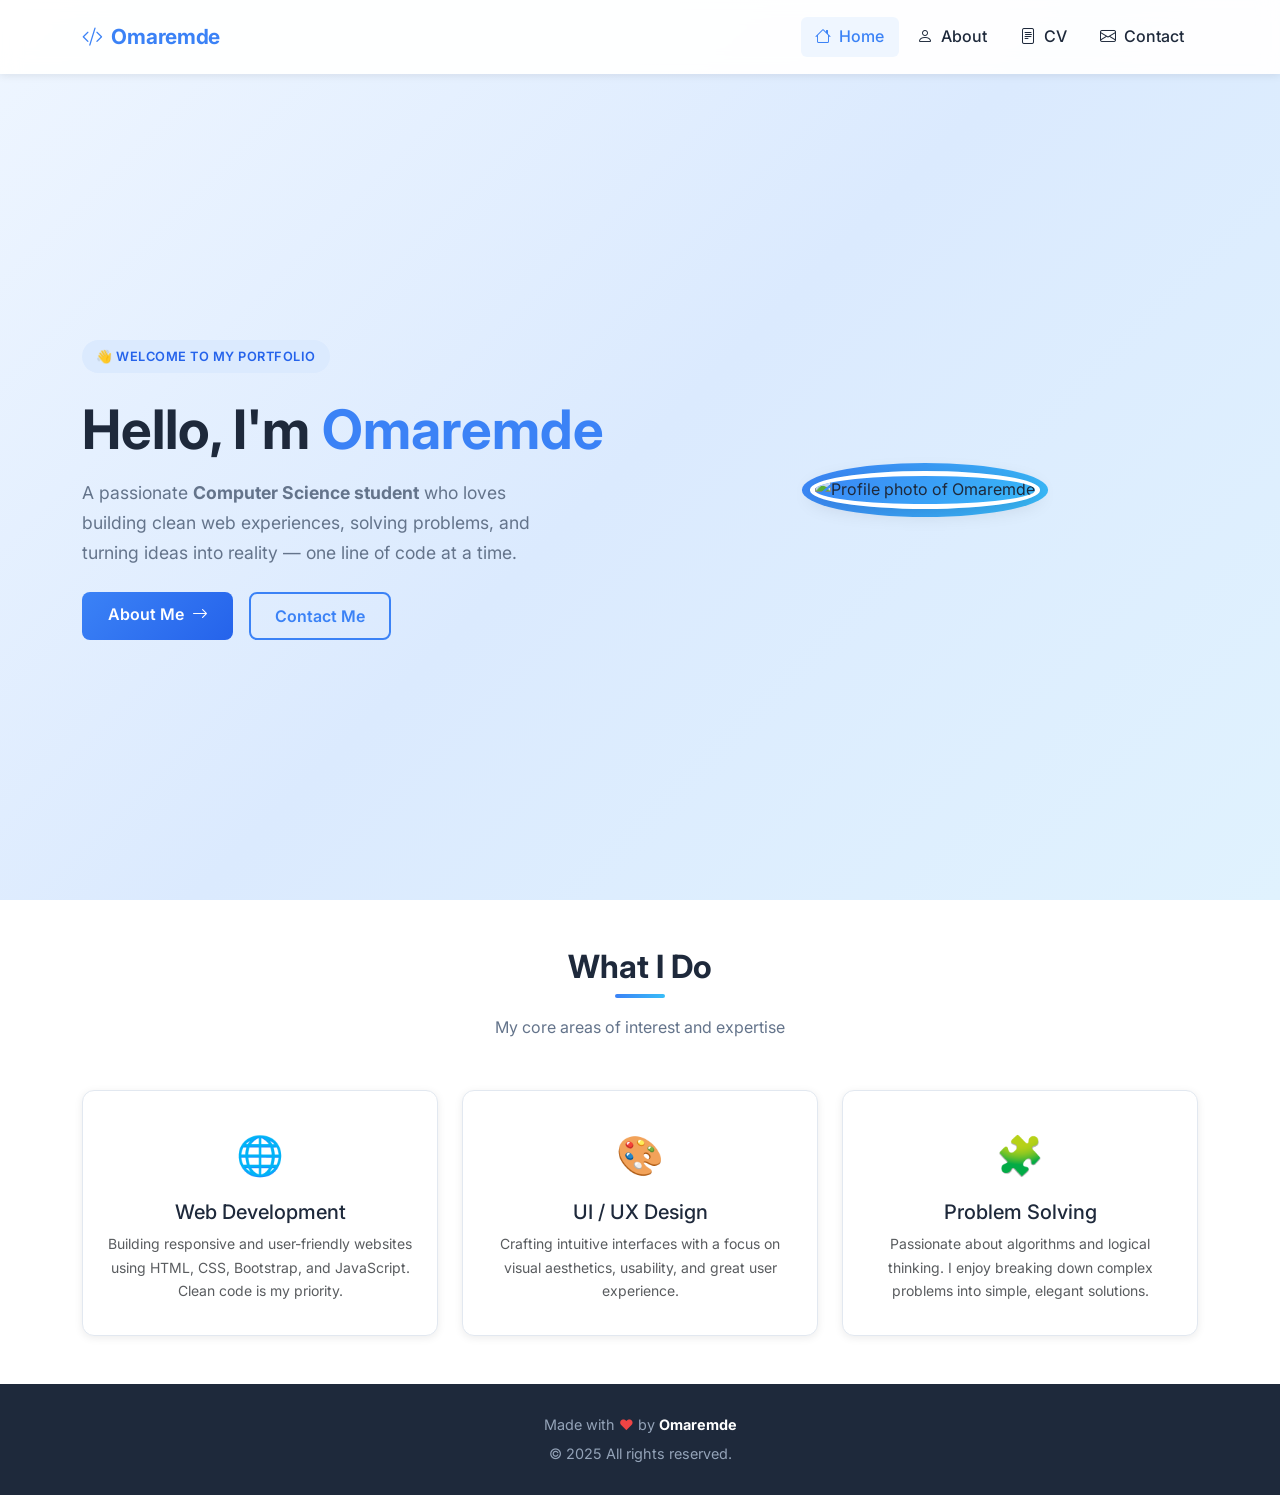
==== commit e4f0bbd3: "init project" ====
--- a/index.html
+++ b/index.html
@@ -1,280 +1,197 @@
 <!DOCTYPE html>
 <html lang="en">
-
 <head>
   <meta charset="UTF-8" />
   <meta name="viewport" content="width=device-width, initial-scale=1.0" />
-  <meta name="description"
-    content="Alex Morgan – Full Stack Developer & UI/UX Designer. Welcome to my personal portfolio." />
-  <title>Alex Morgan | Portfolio</title>
+  <meta name="description" content="Omaremde's personal portfolio website — developer, creator, and lifelong learner." />
+  <title>Omaremde | Home</title>
 
-  <!-- Bootstrap 5 CDN -->
+  <!-- Bootstrap 5 CSS (via CDN) -->
   <link href="https://cdn.jsdelivr.net/npm/bootstrap@5.3.3/dist/css/bootstrap.min.css" rel="stylesheet" />
-  <!-- Bootstrap Icons -->
+
+  <!-- Bootstrap Icons (icon library) -->
   <link href="https://cdn.jsdelivr.net/npm/bootstrap-icons@1.11.3/font/bootstrap-icons.min.css" rel="stylesheet" />
-  <!-- Custom CSS -->
+
+  <!-- Our custom styles -->
   <link rel="stylesheet" href="style.css" />
 </head>
-
 <body>
 
-  <!-- =============================================
-       NAVBAR
-       ============================================= -->
-  <nav class="navbar navbar-expand-lg navbar-dark">
+  <!-- ==================== NAVBAR ==================== -->
+  <!--
+    Bootstrap Navbar:
+    - "navbar-expand-lg" = collapses into hamburger on small screens
+    - "fixed-top"        = stays at the top while scrolling
+    - "bg-white"         = white background
+  -->
+  <nav class="navbar navbar-expand-lg fixed-top bg-white">
     <div class="container">
-      <a class="navbar-brand" href="index.html">Alex.dev</a>
-      <button class="navbar-toggler" type="button" data-bs-toggle="collapse" data-bs-target="#navMenu"
-        aria-controls="navMenu" aria-expanded="false" aria-label="Toggle navigation">
+
+      <!-- Brand / Logo -->
+      <a class="navbar-brand" href="index.html">
+        <i class="bi bi-code-slash me-1"></i> Omaremde
+      </a>
+
+      <!-- Hamburger button for mobile -->
+      <button class="navbar-toggler border-0" type="button"
+              data-bs-toggle="collapse" data-bs-target="#navbarMenu"
+              aria-controls="navbarMenu" aria-expanded="false" aria-label="Toggle navigation">
         <span class="navbar-toggler-icon"></span>
       </button>
-      <div class="collapse navbar-collapse" id="navMenu">
+
+      <!-- Nav links -->
+      <div class="collapse navbar-collapse" id="navbarMenu">
         <ul class="navbar-nav ms-auto gap-1">
-          <li class="nav-item"><a class="nav-link" href="index.html">Home</a></li>
-          <li class="nav-item"><a class="nav-link" href="about.html">About</a></li>
-          <li class="nav-item"><a class="nav-link" href="cv.html">CV</a></li>
-          <li class="nav-item"><a class="nav-link" href="contact.html">Contact</a></li>
+          <li class="nav-item">
+            <a class="nav-link active" href="index.html">
+              <i class="bi bi-house me-1"></i> Home
+            </a>
+          </li>
+          <li class="nav-item">
+            <a class="nav-link" href="about.html">
+              <i class="bi bi-person me-1"></i> About
+            </a>
+          </li>
+          <li class="nav-item">
+            <a class="nav-link" href="cv.html">
+              <i class="bi bi-file-text me-1"></i> CV
+            </a>
+          </li>
+          <li class="nav-item">
+            <a class="nav-link" href="contact.html">
+              <i class="bi bi-envelope me-1"></i> Contact
+            </a>
+          </li>
         </ul>
-        <a href="contact.html" class="btn-primary-custom ms-3 d-none d-lg-inline-flex">
-          <i class="bi bi-envelope-fill"></i> Hire Me
-        </a>
       </div>
+
     </div>
   </nav>
+  <!-- ==================== END NAVBAR ==================== -->
 
-  <!-- =============================================
-       HERO SECTION
-       ============================================= -->
-  <section class="hero-section" id="hero">
+
+  <!-- ==================== HERO SECTION ==================== -->
+  <section class="hero-section">
     <div class="container">
-      <div class="row align-items-center g-5">
+      <div class="row align-items-center gy-5">
 
-        <!-- Left: Text Content -->
-        <div class="col-lg-6 order-2 order-lg-1">
-          <div class="hero-badge fade-in-up">
-            <i class="bi bi-circle-fill me-1" style="color:#4cc9f0;font-size:0.5rem;"></i>
-            Available for freelance work
-          </div>
+        <!-- Left: text content -->
+        <div class="col-lg-6">
+          <span class="hero-badge">👋 Welcome to my portfolio</span>
 
-          <h1 class="hero-title fade-in-up delay-1">
-            Hi, I'm<br>
-            <span class="gradient-text">Alex Morgan</span>
+          <h1 class="hero-title mt-2">
+            Hello, I'm <span>Omaremde</span>
           </h1>
 
-          <p class="hero-subtitle fade-in-up delay-2">
-            <span id="typing-text" style="color:var(--accent);"></span><span
-              style="color:var(--primary);animation:blink 1s step-end infinite;">|</span>
+          <p class="hero-subtitle mt-3 mb-4">
+            A passionate <strong>Computer Science student</strong> who loves
+            building clean web experiences, solving problems, and turning ideas
+            into reality — one line of code at a time.
           </p>
 
-          <p class="hero-desc fade-in-up delay-3">
-            I craft beautiful, high-performance digital experiences that blend elegant design with clean, scalable code.
-            Passionate about turning complex problems into simple, intuitive solutions.
-          </p>
-
-          <div class="d-flex flex-wrap gap-3 fade-in-up delay-4">
-            <a href="about.html" class="btn-primary-custom">
-              <i class="bi bi-person-fill"></i> About Me
+          <!-- Call-to-action buttons -->
+          <div class="d-flex flex-wrap gap-3">
+            <a href="about.html" class="btn btn-primary-custom">
+              About Me <i class="bi bi-arrow-right ms-1"></i>
             </a>
-            <a href="cv.html" class="btn-outline-custom">
-              <i class="bi bi-file-earmark-text"></i> View CV
+            <a href="contact.html" class="btn btn-outline-custom">
+              Contact Me
             </a>
-          </div>
-
-          <!-- Quick stats -->
-          <div class="row g-3 mt-4 fade-in-up delay-5">
-            <div class="col-4">
-              <div class="stat-item">
-                <div class="stat-number" data-target="5" data-suffix="+">0</div>
-                <div class="stat-label">Years Exp.</div>
-              </div>
-            </div>
-            <div class="col-4">
-              <div class="stat-item">
-                <div class="stat-number" data-target="40" data-suffix="+">0</div>
-                <div class="stat-label">Projects Done</div>
-              </div>
-            </div>
-            <div class="col-4">
-              <div class="stat-item">
-                <div class="stat-number" data-target="20" data-suffix="+">0</div>
-                <div class="stat-label">Happy Clients</div>
-              </div>
-            </div>
           </div>
         </div>
 
-        <!-- Right: Profile Image -->
-        <div class="col-lg-6 order-1 order-lg-2 text-center fade-in-right">
-          <div class="profile-wrapper d-inline-block position-relative">
-            <div class="profile-img-container mx-auto">
-              <!-- Placeholder profile image using gradient + initials -->
-              <div
-                style="width:100%;height:100%;background:linear-gradient(135deg,#6c63ff 0%,#f72585 100%);display:flex;align-items:center;justify-content:center;">
-                <span
-                  style="font-family:'Playfair Display',serif;font-size:5rem;font-weight:700;color:#fff;opacity:0.9;">AM</span>
-              </div>
-            </div>
-            <!-- Floating badges -->
-            <div class="profile-float-badge badge-1">
-              <span class="badge-icon">💻</span> Web Developer
-            </div>
-            <div class="profile-float-badge badge-2">
-              <span class="badge-icon">🎨</span> UI Designer
-            </div>
+        <!-- Right: avatar image -->
+        <div class="col-lg-6 text-center">
+          <div class="avatar-wrapper d-inline-block">
+            <!--
+              Using a placeholder avatar from UI Avatars service.
+              Replace the src with your own photo when ready!
+            -->
+            <img
+              src="https://ui-avatars.com/api/?name=Omaremde&size=260&background=3b82f6&color=fff&rounded=true&bold=true&font-size=0.35"
+              alt="Profile photo of Omaremde"
+              class="avatar-img"
+            />
           </div>
         </div>
 
       </div>
     </div>
   </section>
+  <!-- ==================== END HERO ==================== -->
 
-  <!-- =============================================
-       SKILLS HIGHLIGHT SECTION
-       ============================================= -->
-  <section class="section-padding" id="skills" style="background:var(--dark-2);">
+
+  <!-- ==================== SKILLS / INTERESTS SECTION ==================== -->
+  <section class="py-5 bg-white">
     <div class="container">
 
-      <div class="text-center mb-5">
-        <p class="section-tag fade-in-up">What I Do</p>
-        <h2 class="section-title fade-in-up delay-1">Skills & <span class="gradient-text">Services</span></h2>
-        <div class="section-divider mx-auto fade-in-up delay-2"></div>
-        <p class="text-muted-custom fade-in-up delay-3" style="max-width:500px;margin:0 auto;">
-          I specialize in building modern web applications with a focus on performance, accessibility, and great user
-          experiences.
-        </p>
+      <!-- Section heading -->
+      <div class="text-center mb-5 fade-in-up">
+        <h2 class="section-title">What I Do</h2>
+        <div class="section-divider mx-auto"></div>
+        <p class="section-subtitle">My core areas of interest and expertise</p>
       </div>
 
+      <!-- 3 skill columns -->
       <div class="row g-4">
-        <!-- Skill Card 1 -->
-        <div class="col-md-6 col-lg-3 fade-in-up delay-1">
+
+        <!-- Card 1 — Web Development -->
+        <div class="col-md-4 fade-in-up">
           <div class="skill-card h-100">
-            <div class="skill-icon" style="background:rgba(108,99,255,0.15);">🌐</div>
-            <h5 class="fw-700 mb-2" style="font-weight:700;">Web Development</h5>
-            <p class="text-muted-custom" style="font-size:0.9rem;">Building responsive, fast, and modern websites using
-              React, Node.js, and more.</p>
+            <span class="skill-icon">🌐</span>
+            <h5 class="fw-700 mb-2">Web Development</h5>
+            <p class="text-muted small mb-0">
+              Building responsive and user-friendly websites using HTML, CSS,
+              Bootstrap, and JavaScript. Clean code is my priority.
+            </p>
           </div>
         </div>
-        <!-- Skill Card 2 -->
-        <div class="col-md-6 col-lg-3 fade-in-up delay-2">
+
+        <!-- Card 2 — UI / UX Design -->
+        <div class="col-md-4 fade-in-up">
           <div class="skill-card h-100">
-            <div class="skill-icon" style="background:rgba(247,37,133,0.15);">🎨</div>
-            <h5 class="fw-700 mb-2" style="font-weight:700;">UI/UX Design</h5>
-            <p class="text-muted-custom" style="font-size:0.9rem;">Crafting beautiful, user-centered interfaces with
-              Figma and modern design principles.</p>
+            <span class="skill-icon">🎨</span>
+            <h5 class="fw-700 mb-2">UI / UX Design</h5>
+            <p class="text-muted small mb-0">
+              Crafting intuitive interfaces with a focus on visual aesthetics,
+              usability, and great user experience.
+            </p>
           </div>
         </div>
-        <!-- Skill Card 3 -->
-        <div class="col-md-6 col-lg-3 fade-in-up delay-3">
+
+        <!-- Card 3 — Problem Solving -->
+        <div class="col-md-4 fade-in-up">
           <div class="skill-card h-100">
-            <div class="skill-icon" style="background:rgba(76,201,240,0.15);">📱</div>
-            <h5 class="fw-700 mb-2" style="font-weight:700;">Mobile Ready</h5>
-            <p class="text-muted-custom" style="font-size:0.9rem;">Every project is built mobile-first, ensuring a
-              flawless experience on all devices.</p>
+            <span class="skill-icon">🧩</span>
+            <h5 class="fw-700 mb-2">Problem Solving</h5>
+            <p class="text-muted small mb-0">
+              Passionate about algorithms and logical thinking. I enjoy
+              breaking down complex problems into simple, elegant solutions.
+            </p>
           </div>
         </div>
-        <!-- Skill Card 4 -->
-        <div class="col-md-6 col-lg-3 fade-in-up delay-4">
-          <div class="skill-card h-100">
-            <div class="skill-icon" style="background:rgba(108,99,255,0.1);">⚡</div>
-            <h5 class="fw-700 mb-2" style="font-weight:700;">Performance</h5>
-            <p class="text-muted-custom" style="font-size:0.9rem;">Optimizing for speed, SEO, and Core Web Vitals to
-              deliver the best user experience.</p>
-          </div>
-        </div>
-      </div>
 
-      <!-- Tech badges -->
-      <div class="text-center mt-5 fade-in-up">
-        <p class="text-muted-custom mb-3" style="font-size:0.85rem;text-transform:uppercase;letter-spacing:0.1em;">
-          Technologies I work with</p>
-        <span class="badge-skill">HTML5</span>
-        <span class="badge-skill">CSS3</span>
-        <span class="badge-skill">JavaScript</span>
-        <span class="badge-skill">React.js</span>
-        <span class="badge-skill">Node.js</span>
-        <span class="badge-skill">Python</span>
-        <span class="badge-skill">MySQL</span>
-        <span class="badge-skill">MongoDB</span>
-        <span class="badge-skill">Git</span>
-        <span class="badge-skill">Figma</span>
       </div>
     </div>
   </section>
+  <!-- ==================== END SKILLS ==================== -->
 
-  <!-- =============================================
-       CTA SECTION
-       ============================================= -->
-  <section class="section-padding" id="cta">
+
+  <!-- ==================== FOOTER ==================== -->
+  <footer class="text-center">
     <div class="container">
-      <div class="glass-card text-center fade-in-up"
-        style="padding:4rem 2rem;background:linear-gradient(135deg,rgba(108,99,255,0.1),rgba(247,37,133,0.05));">
-        <h2 class="section-title mb-3">Let's Work <span class="gradient-text">Together</span></h2>
-        <p class="text-muted-custom mb-4" style="max-width:500px;margin:0 auto 2rem;">
-          Have a project in mind? I'd love to hear about it. Let's build something amazing together!
-        </p>
-        <div class="d-flex justify-content-center flex-wrap gap-3">
-          <a href="contact.html" class="btn-primary-custom">
-            <i class="bi bi-chat-dots-fill"></i> Get In Touch
-          </a>
-          <a href="cv.html" class="btn-outline-custom">
-            <i class="bi bi-download"></i> Download CV
-          </a>
-        </div>
-      </div>
-    </div>
-  </section>
-
-  <!-- =============================================
-       FOOTER
-       ============================================= -->
-  <footer>
-    <div class="container">
-      <div class="row align-items-center">
-        <div class="col-md-4 mb-3 mb-md-0">
-          <div class="footer-brand">Alex.dev</div>
-          <p class="text-muted-custom mt-2" style="font-size:0.85rem;">Crafting digital experiences with passion.</p>
-        </div>
-        <div class="col-md-4 text-center mb-3 mb-md-0">
-          <div class="d-flex justify-content-center gap-2">
-            <a href="#" class="social-link" title="GitHub"><i class="bi bi-github"></i></a>
-            <a href="#" class="social-link" title="LinkedIn"><i class="bi bi-linkedin"></i></a>
-            <a href="#" class="social-link" title="Twitter"><i class="bi bi-twitter-x"></i></a>
-            <a href="#" class="social-link" title="Instagram"><i class="bi bi-instagram"></i></a>
-          </div>
-        </div>
-        <div class="col-md-4 text-md-end">
-          <nav class="d-flex justify-content-md-end gap-3 flex-wrap">
-            <a href="index.html" class="text-muted-custom text-decoration-none" style="font-size:0.85rem;">Home</a>
-            <a href="about.html" class="text-muted-custom text-decoration-none" style="font-size:0.85rem;">About</a>
-            <a href="cv.html" class="text-muted-custom text-decoration-none" style="font-size:0.85rem;">CV</a>
-            <a href="contact.html" class="text-muted-custom text-decoration-none" style="font-size:0.85rem;">Contact</a>
-          </nav>
-        </div>
-      </div>
-      <hr class="footer-divider" />
-      <p class="footer-copy text-center">© 2026 Alex Morgan. Crafted with <span style="color:var(--secondary);">♥</span>
-        and lots of coffee.</p>
+      <p class="mb-1">
+        Made with <span style="color:#ef4444;">❤</span> by
+        <strong style="color:#fff;">Omaremde</strong>
+      </p>
+      <p class="mb-0">&copy; 2025 All rights reserved.</p>
     </div>
   </footer>
+  <!-- ==================== END FOOTER ==================== -->
 
-  <!-- Bootstrap 5 JS -->
+
+  <!-- Bootstrap 5 JS (needed for mobile navbar toggler) -->
   <script src="https://cdn.jsdelivr.net/npm/bootstrap@5.3.3/dist/js/bootstrap.bundle.min.js"></script>
-  <!-- Custom JS -->
-  <script src="script.js"></script>
 
-  <style>
-    @keyframes blink {
-
-      0%,
-      100% {
-        opacity: 1
-      }
-
-      50% {
-        opacity: 0
-      }
-    }
-  </style>
 </body>
-
-</html>+</html>
--- a/style.css
+++ b/style.css
@@ -1,745 +1,392 @@
-/* =============================================
-   PORTFOLIO WEBSITE - style.css
-   ============================================= */
-
-/* ---- Google Fonts ---- */
-@import url('https://fonts.googleapis.com/css2?family=Inter:wght@300;400;500;600;700;800&family=Playfair+Display:wght@700&display=swap');
-
-/* ---- CSS Variables ---- */
+/* ============================================
+   style.css — Custom Styles for Portfolio Site
+   ============================================ */
+
+/* ---------- Google Font Import ---------- */
+@import url('https://fonts.googleapis.com/css2?family=Inter:wght@300;400;500;600;700&display=swap');
+
+/* ---------- CSS Variables (Color Palette) ---------- */
 :root {
-  --primary: #6c63ff;
-  --primary-dark: #5a52d5;
-  --secondary: #f72585;
-  --accent: #4cc9f0;
-  --dark: #0f0e17;
-  --dark-2: #1a1a2e;
-  --dark-3: #16213e;
-  --card-bg: #1e1e3a;
-  --text: #fffffe;
-  --text-muted: #a7a9be;
-  --gradient: linear-gradient(135deg, #6c63ff 0%, #f72585 100%);
-  --gradient-2: linear-gradient(135deg, #4cc9f0 0%, #6c63ff 100%);
-  --shadow: 0 20px 60px rgba(108, 99, 255, 0.2);
-  --transition: all 0.35s cubic-bezier(0.25, 0.8, 0.25, 1);
-}
-
-/* ---- Global Reset ---- */
-* { margin: 0; padding: 0; box-sizing: border-box; }
-
-html { scroll-behavior: smooth; }
+  --primary:    #3b82f6;   /* blue */
+  --primary-dk: #2563eb;
+  --secondary:  #64748b;   /* slate gray */
+  --light-bg:   #f8fafc;
+  --white:      #ffffff;
+  --text-dark:  #1e293b;
+  --text-muted: #64748b;
+  --shadow-sm:  0 2px 8px rgba(0,0,0,.08);
+  --shadow-md:  0 4px 20px rgba(0,0,0,.12);
+  --radius:     12px;
+  --transition: .3s ease;
+}
+
+/* ---------- Base ---------- */
+*,
+*::before,
+*::after { box-sizing: border-box; }
 
 body {
   font-family: 'Inter', sans-serif;
-  background-color: var(--dark);
-  color: var(--text);
+  color: var(--text-dark);
+  background-color: var(--light-bg);
   line-height: 1.7;
-  overflow-x: hidden;
-}
-
-/* ---- Scrollbar ---- */
-::-webkit-scrollbar { width: 6px; }
-::-webkit-scrollbar-track { background: var(--dark); }
-::-webkit-scrollbar-thumb { background: var(--primary); border-radius: 3px; }
-
-/* =============================================
-   NAVBAR
-   ============================================= */
+}
+
+/* ---------- Navbar ---------- */
 .navbar {
-  background: rgba(15, 14, 23, 0.92) !important;
-  backdrop-filter: blur(20px);
-  border-bottom: 1px solid rgba(108, 99, 255, 0.15);
-  padding: 1rem 0;
-  transition: var(--transition);
-  position: sticky;
-  top: 0;
-  z-index: 1000;
+  background: rgba(255, 255, 255, 0.95) !important;
+  backdrop-filter: blur(10px);
+  box-shadow: var(--shadow-sm);
+  padding: .9rem 0;
+  transition: box-shadow var(--transition);
 }
 
 .navbar-brand {
-  font-family: 'Playfair Display', serif;
-  font-size: 1.6rem;
   font-weight: 700;
-  background: var(--gradient);
-  -webkit-background-clip: text;
-  -webkit-text-fill-color: transparent;
-  background-clip: text;
+  font-size: 1.3rem;
+  color: var(--primary) !important;
+  letter-spacing: -.3px;
 }
 
 .nav-link {
-  color: var(--text-muted) !important;
   font-weight: 500;
-  font-size: 0.95rem;
-  padding: 0.5rem 1rem !important;
-  border-radius: 8px;
-  transition: var(--transition);
-  position: relative;
-}
-
-.nav-link::after {
-  content: '';
-  position: absolute;
-  bottom: 0; left: 50%;
-  width: 0; height: 2px;
-  background: var(--gradient);
-  border-radius: 2px;
-  transition: var(--transition);
-  transform: translateX(-50%);
+  color: var(--text-dark) !important;
+  padding: .4rem .9rem !important;
+  border-radius: 6px;
+  transition: background var(--transition), color var(--transition);
 }
 
 .nav-link:hover,
 .nav-link.active {
-  color: var(--text) !important;
-}
-
-.nav-link:hover::after,
-.nav-link.active::after {
-  width: 70%;
-}
-
-.navbar-toggler {
-  border: 1px solid rgba(108,99,255,0.4);
-  border-radius: 8px;
-}
-
-.navbar-toggler-icon {
-  background-image: url("data:image/svg+xml,%3csvg xmlns='http://www.w3.org/2000/svg' viewBox='0 0 30 30'%3e%3cpath stroke='rgba%28108, 99, 255, 1%29' stroke-linecap='round' stroke-miterlimit='10' stroke-width='2' d='M4 7h22M4 15h22M4 23h22'/%3e%3c/svg%3e");
-}
-
-/* =============================================
-   HERO SECTION
-   ============================================= */
+  background: #eff6ff;
+  color: var(--primary) !important;
+}
+
+/* ---------- Hero Section (Home) ---------- */
 .hero-section {
   min-height: 100vh;
   display: flex;
   align-items: center;
-  background: var(--dark);
+  background: linear-gradient(135deg, #eff6ff 0%, #dbeafe 50%, #e0f2fe 100%);
+  padding-top: 80px; /* offset fixed navbar */
+}
+
+.hero-badge {
+  display: inline-block;
+  background: #dbeafe;
+  color: var(--primary-dk);
+  font-size: .8rem;
+  font-weight: 600;
+  letter-spacing: .5px;
+  padding: .35rem .9rem;
+  border-radius: 50px;
+  margin-bottom: 1rem;
+  text-transform: uppercase;
+}
+
+.hero-title {
+  font-size: clamp(2rem, 5vw, 3.4rem);
+  font-weight: 700;
+  line-height: 1.2;
+  color: var(--text-dark);
+}
+
+.hero-title span { color: var(--primary); }
+
+.hero-subtitle {
+  font-size: 1.1rem;
+  color: var(--text-muted);
+  max-width: 480px;
+}
+
+/* Hero avatar ring */
+.avatar-wrapper {
   position: relative;
-  overflow: hidden;
-  padding: 6rem 0 4rem;
-}
-
-.hero-section::before {
+  display: inline-block;
+}
+
+.avatar-wrapper::before {
   content: '';
   position: absolute;
-  top: -200px; right: -200px;
-  width: 600px; height: 600px;
-  background: radial-gradient(circle, rgba(108,99,255,0.15) 0%, transparent 70%);
+  inset: -8px;
   border-radius: 50%;
-  animation: pulse 6s ease-in-out infinite;
-}
-
-.hero-section::after {
-  content: '';
-  position: absolute;
-  bottom: -200px; left: -200px;
-  width: 500px; height: 500px;
-  background: radial-gradient(circle, rgba(247,37,133,0.1) 0%, transparent 70%);
-  border-radius: 50%;
-  animation: pulse 8s ease-in-out infinite reverse;
-}
-
-@keyframes pulse {
-  0%, 100% { transform: scale(1); opacity: 0.7; }
-  50% { transform: scale(1.1); opacity: 1; }
-}
-
-.hero-badge {
-  display: inline-block;
-  background: rgba(108,99,255,0.15);
-  border: 1px solid rgba(108,99,255,0.4);
-  color: var(--accent);
-  padding: 0.4rem 1.2rem;
-  border-radius: 50px;
-  font-size: 0.85rem;
-  font-weight: 500;
-  margin-bottom: 1.5rem;
-  letter-spacing: 0.05em;
-}
-
-.hero-title {
-  font-family: 'Playfair Display', serif;
-  font-size: clamp(2.5rem, 6vw, 4.5rem);
-  font-weight: 700;
-  line-height: 1.15;
-  margin-bottom: 0.5rem;
-}
-
-.hero-title .gradient-text {
-  background: var(--gradient);
-  -webkit-background-clip: text;
-  -webkit-text-fill-color: transparent;
-  background-clip: text;
-}
-
-.hero-subtitle {
-  font-size: clamp(1rem, 2.5vw, 1.3rem);
-  color: var(--text-muted);
-  margin-bottom: 1.5rem;
-  font-weight: 300;
-}
-
-.hero-desc {
-  font-size: 1rem;
-  color: var(--text-muted);
-  max-width: 480px;
-  margin-bottom: 2.5rem;
-  line-height: 1.8;
-}
-
-/* Profile Image */
-.profile-wrapper {
-  position: relative;
-  display: inline-block;
-}
-
-.profile-img-container {
-  width: 340px;
-  height: 340px;
-  border-radius: 40% 60% 70% 30% / 40% 50% 60% 50%;
-  overflow: hidden;
-  border: 3px solid rgba(108,99,255,0.5);
-  box-shadow: 0 0 60px rgba(108,99,255,0.25), 0 0 0 15px rgba(108,99,255,0.05);
-  animation: morphShape 8s ease-in-out infinite;
+  background: linear-gradient(135deg, var(--primary), #38bdf8);
+  z-index: 0;
+  animation: spin-ring 8s linear infinite;
+}
+
+.avatar-img {
   position: relative;
   z-index: 1;
-}
-
-@keyframes morphShape {
-  0%, 100% { border-radius: 40% 60% 70% 30% / 40% 50% 60% 50%; }
-  25% { border-radius: 70% 30% 30% 70% / 60% 40% 60% 40%; }
-  50% { border-radius: 30% 70% 50% 50% / 50% 60% 40% 60%; }
-  75% { border-radius: 60% 40% 60% 40% / 30% 70% 30% 70%; }
-}
-
-.profile-img-container img {
-  width: 100%;
-  height: 100%;
+  width: 260px;
+  height: 260px;
   object-fit: cover;
-}
-
-.profile-float-badge {
-  position: absolute;
-  background: var(--card-bg);
-  border: 1px solid rgba(108,99,255,0.3);
-  border-radius: 12px;
-  padding: 0.6rem 1rem;
-  font-size: 0.8rem;
-  font-weight: 600;
-  color: var(--text);
-  white-space: nowrap;
-  box-shadow: var(--shadow);
-  animation: floatBadge 3s ease-in-out infinite;
-}
-
-.profile-float-badge.badge-1 { top: 10%; left: -20%; animation-delay: 0s; }
-.profile-float-badge.badge-2 { bottom: 20%; right: -20%; animation-delay: 1.5s; }
-.profile-float-badge .badge-icon { font-size: 1.1rem; margin-right: 0.4rem; }
-
-@keyframes floatBadge {
-  0%, 100% { transform: translateY(0); }
-  50% { transform: translateY(-8px); }
-}
-
-/* =============================================
-   BUTTONS
-   ============================================= */
-.btn-primary-custom {
-  background: var(--gradient);
-  border: none;
-  color: #fff;
-  padding: 0.85rem 2rem;
+  border-radius: 50%;
+  border: 5px solid var(--white);
+  box-shadow: var(--shadow-md);
+}
+
+@keyframes spin-ring {
+  from { transform: rotate(0deg); }
+  to   { transform: rotate(360deg); }
+}
+
+/* ---------- Skill Card (Home) ---------- */
+.skill-card {
+  background: var(--white);
+  border-radius: var(--radius);
+  padding: 2rem 1.5rem;
+  text-align: center;
+  box-shadow: var(--shadow-sm);
+  transition: transform var(--transition), box-shadow var(--transition);
+  border: 1px solid #e2e8f0;
+}
+
+.skill-card:hover {
+  transform: translateY(-6px);
+  box-shadow: var(--shadow-md);
+}
+
+.skill-icon {
+  font-size: 2.4rem;
+  margin-bottom: .75rem;
+  display: block;
+}
+
+/* ---------- Section Utilities ---------- */
+.section-title {
+  font-size: 2rem;
+  font-weight: 700;
+  color: var(--text-dark);
+  margin-bottom: .4rem;
+}
+
+.section-subtitle {
+  color: var(--text-muted);
+  margin-bottom: 2.5rem;
+}
+
+.section-divider {
+  width: 50px;
+  height: 4px;
+  background: linear-gradient(90deg, var(--primary), #38bdf8);
+  border-radius: 2px;
+  margin: .5rem 0 1rem;
+}
+
+/* ---------- About Page ---------- */
+.profile-card {
+  background: var(--white);
+  border-radius: var(--radius);
+  padding: 2.5rem;
+  box-shadow: var(--shadow-md);
+  text-align: center;
+}
+
+.profile-img {
+  width: 160px;
+  height: 160px;
+  object-fit: cover;
+  border-radius: 50%;
+  border: 5px solid var(--primary);
+  box-shadow: var(--shadow-sm);
+  margin-bottom: 1.2rem;
+}
+
+.info-table td { padding: .4rem .6rem; }
+.info-table td:first-child {
+  font-weight: 600;
+  color: var(--text-dark);
+  width: 110px;
+}
+
+/* Progress bars */
+.progress { height: 10px; border-radius: 50px; }
+.progress-bar {
   border-radius: 50px;
-  font-weight: 600;
-  font-size: 0.95rem;
-  letter-spacing: 0.02em;
-  transition: var(--transition);
-  box-shadow: 0 10px 30px rgba(108,99,255,0.35);
-  text-decoration: none;
-  display: inline-flex;
-  align-items: center;
-  gap: 0.5rem;
-}
-
-.btn-primary-custom:hover {
-  transform: translateY(-3px);
-  box-shadow: 0 15px 40px rgba(108,99,255,0.5);
-  color: #fff;
-}
-
-.btn-outline-custom {
-  background: transparent;
-  border: 2px solid rgba(108,99,255,0.5);
-  color: var(--text);
-  padding: 0.8rem 2rem;
-  border-radius: 50px;
-  font-weight: 600;
-  font-size: 0.95rem;
-  transition: var(--transition);
-  text-decoration: none;
-  display: inline-flex;
-  align-items: center;
-  gap: 0.5rem;
-}
-
-.btn-outline-custom:hover {
-  background: rgba(108,99,255,0.15);
-  border-color: var(--primary);
-  color: var(--text);
-  transform: translateY(-3px);
-}
-
-/* =============================================
-   SECTION STYLES
-   ============================================= */
-.section-padding { padding: 6rem 0; }
-
-.section-tag {
-  font-size: 0.8rem;
-  font-weight: 600;
-  letter-spacing: 0.15em;
-  text-transform: uppercase;
-  color: var(--primary);
-  margin-bottom: 0.75rem;
-}
-
-.section-title {
-  font-family: 'Playfair Display', serif;
-  font-size: clamp(2rem, 4vw, 3rem);
-  font-weight: 700;
-  margin-bottom: 1.2rem;
-  line-height: 1.2;
-}
-
-.section-title .gradient-text {
-  background: var(--gradient);
-  -webkit-background-clip: text;
-  -webkit-text-fill-color: transparent;
-  background-clip: text;
-}
-
-.section-divider {
-  width: 60px; height: 4px;
-  background: var(--gradient);
-  border-radius: 2px;
-  margin-bottom: 1.5rem;
-}
-
-/* =============================================
-   CARDS
-   ============================================= */
-.glass-card {
-  background: rgba(30, 30, 58, 0.6);
-  backdrop-filter: blur(20px);
-  border: 1px solid rgba(108, 99, 255, 0.15);
-  border-radius: 20px;
-  padding: 2rem;
-  transition: var(--transition);
-}
-
-.glass-card:hover {
-  border-color: rgba(108, 99, 255, 0.4);
-  transform: translateY(-5px);
-  box-shadow: var(--shadow);
-}
-
-/* Skill Cards */
-.skill-card {
-  background: var(--card-bg);
-  border: 1px solid rgba(108,99,255,0.15);
-  border-radius: 16px;
-  padding: 1.5rem;
-  text-align: center;
-  transition: var(--transition);
-}
-
-.skill-card:hover {
-  border-color: var(--primary);
-  transform: translateY(-5px);
-  box-shadow: 0 10px 30px rgba(108,99,255,0.2);
-}
-
-.skill-icon {
-  width: 60px; height: 60px;
-  border-radius: 16px;
-  display: flex;
-  align-items: center;
-  justify-content: center;
-  margin: 0 auto 1rem;
-  font-size: 1.5rem;
-}
-
-/* =============================================
-   PROGRESS BARS
-   ============================================= */
-.skill-progress-item { margin-bottom: 1.5rem; }
-
-.skill-label {
-  display: flex;
-  justify-content: space-between;
-  margin-bottom: 0.5rem;
-  font-weight: 500;
-  font-size: 0.9rem;
-}
-
-.progress {
-  height: 8px;
-  background: rgba(255,255,255,0.08);
-  border-radius: 50px;
-  overflow: hidden;
-}
-
-.progress-bar {
-  background: var(--gradient);
-  border-radius: 50px;
-  transition: width 1.5s cubic-bezier(0.25, 0.8, 0.25, 1);
-}
-
-/* =============================================
-   TIMELINE (CV)
-   ============================================= */
-.timeline { position: relative; padding-left: 2rem; }
-
-.timeline::before {
-  content: '';
-  position: absolute;
-  left: 8px; top: 0; bottom: 0;
-  width: 2px;
-  background: linear-gradient(to bottom, var(--primary), var(--secondary));
-}
-
+  background: linear-gradient(90deg, var(--primary), #38bdf8);
+  /* CSS-only animation: reads width from --bar-w custom property set inline on each bar */
+  width: 0;
+  animation: growBar 1.2s ease forwards;
+  animation-delay: .5s;
+}
+
+@keyframes growBar {
+  from { width: 0; }
+  to   { width: var(--bar-w, 0%); }
+}
+
+/* ---------- CV Page ---------- */
 .timeline-item {
   position: relative;
-  margin-bottom: 2.5rem;
+  padding-left: 2rem;
+  margin-bottom: 1.8rem;
 }
 
 .timeline-item::before {
   content: '';
   position: absolute;
-  left: -2rem;
+  left: 0;
   top: 6px;
-  width: 14px; height: 14px;
+  width: 14px;
+  height: 14px;
   border-radius: 50%;
-  background: var(--gradient);
-  border: 2px solid var(--dark);
-  box-shadow: 0 0 0 4px rgba(108,99,255,0.2);
-}
+  background: var(--primary);
+  border: 3px solid #bfdbfe;
+}
+
+.timeline-item::after {
+  content: '';
+  position: absolute;
+  left: 6px;
+  top: 20px;
+  width: 2px;
+  height: calc(100% - 6px);
+  background: #bfdbfe;
+}
+
+.timeline-item:last-child::after { display: none; }
 
 .timeline-date {
-  font-size: 0.8rem;
+  font-size: .8rem;
   font-weight: 600;
   color: var(--primary);
-  letter-spacing: 0.05em;
   text-transform: uppercase;
-  margin-bottom: 0.3rem;
-}
-
-.timeline-title {
-  font-size: 1.05rem;
-  font-weight: 700;
-  margin-bottom: 0.2rem;
-}
-
-.timeline-subtitle {
-  font-size: 0.9rem;
-  color: var(--accent);
-  margin-bottom: 0.6rem;
-  font-weight: 500;
-}
-
-.timeline-desc {
-  font-size: 0.9rem;
-  color: var(--text-muted);
-  line-height: 1.7;
-}
-
-/* =============================================
-   CONTACT FORM
-   ============================================= */
-.contact-form .form-control,
-.contact-form .form-select {
-  background: rgba(30, 30, 58, 0.8);
-  border: 1px solid rgba(108,99,255,0.2);
-  color: var(--text);
-  border-radius: 12px;
-  padding: 0.85rem 1.2rem;
-  font-size: 0.95rem;
-  transition: var(--transition);
-}
-
-.contact-form .form-control:focus {
-  background: rgba(30, 30, 58, 0.9);
+  letter-spacing: .5px;
+}
+
+.cv-card {
+  background: var(--white);
+  border-radius: var(--radius);
+  padding: 2rem;
+  box-shadow: var(--shadow-sm);
+  border: 1px solid #e2e8f0;
+  margin-bottom: 1.5rem;
+}
+
+/* ---------- Contact Page ---------- */
+.contact-form-card {
+  background: var(--white);
+  border-radius: var(--radius);
+  padding: 2.5rem;
+  box-shadow: var(--shadow-md);
+}
+
+.form-control, .form-select {
+  border-radius: 8px;
+  border: 1.5px solid #e2e8f0;
+  padding: .65rem 1rem;
+  transition: border-color var(--transition), box-shadow var(--transition);
+}
+
+.form-control:focus, .form-select:focus {
   border-color: var(--primary);
-  box-shadow: 0 0 0 3px rgba(108,99,255,0.15);
-  color: var(--text);
-}
-
-.contact-form .form-control::placeholder { color: var(--text-muted); }
-
-.contact-form label {
-  font-weight: 500;
-  font-size: 0.9rem;
-  margin-bottom: 0.5rem;
-  color: var(--text-muted);
-}
-
-.form-error {
-  font-size: 0.8rem;
-  color: #f72585;
-  margin-top: 0.3rem;
-  display: none;
-}
-
-.success-message {
-  background: rgba(76, 201, 240, 0.1);
-  border: 1px solid rgba(76,201,240,0.3);
-  border-radius: 12px;
-  padding: 1.5rem;
-  text-align: center;
-  display: none;
-}
-
-/* =============================================
-   SOCIAL LINKS
-   ============================================= */
+  box-shadow: 0 0 0 3px rgba(59,130,246,.15);
+}
+
+/* HTML5 validation visual feedback — no JS needed */
+.form-control:not(:placeholder-shown):invalid {
+  border-color: #ef4444;
+  box-shadow: 0 0 0 3px rgba(239,68,68,.12);
+}
+
+.form-control:not(:placeholder-shown):valid {
+  border-color: #22c55e;
+  box-shadow: 0 0 0 3px rgba(34,197,94,.12);
+}
+
 .social-link {
   display: inline-flex;
   align-items: center;
-  justify-content: center;
-  width: 46px; height: 46px;
-  border-radius: 50%;
-  background: rgba(108,99,255,0.1);
-  border: 1px solid rgba(108,99,255,0.25);
-  color: var(--text-muted);
-  font-size: 1.1rem;
+  gap: .5rem;
+  padding: .55rem 1.1rem;
+  border-radius: 8px;
+  font-weight: 500;
   text-decoration: none;
-  transition: var(--transition);
+  transition: transform var(--transition), box-shadow var(--transition);
 }
 
 .social-link:hover {
-  background: var(--gradient);
-  border-color: transparent;
+  transform: translateY(-3px);
+  box-shadow: var(--shadow-sm);
+}
+
+/* ---------- Buttons ---------- */
+.btn-primary-custom {
+  background: linear-gradient(135deg, var(--primary), var(--primary-dk));
   color: #fff;
-  transform: translateY(-4px);
-  box-shadow: 0 10px 20px rgba(108,99,255,0.3);
-}
-
-/* =============================================
-   CONTACT INFO CARD
-   ============================================= */
-.contact-info-item {
-  display: flex;
-  align-items: flex-start;
-  gap: 1rem;
-  margin-bottom: 1.8rem;
-}
-
-.contact-info-icon {
-  width: 48px; height: 48px;
-  border-radius: 12px;
-  background: rgba(108,99,255,0.15);
-  display: flex;
-  align-items: center;
-  justify-content: center;
-  font-size: 1.2rem;
-  flex-shrink: 0;
-}
-
-.contact-info-text h6 {
-  font-size: 0.8rem;
-  color: var(--text-muted);
+  border: none;
+  border-radius: 8px;
+  padding: .65rem 1.6rem;
+  font-weight: 600;
+  transition: transform var(--transition), box-shadow var(--transition);
+}
+
+.btn-primary-custom:hover {
+  transform: translateY(-2px);
+  box-shadow: 0 6px 20px rgba(59,130,246,.35);
+  color: #fff;
+}
+
+.btn-outline-custom {
+  border: 2px solid var(--primary);
+  color: var(--primary);
+  border-radius: 8px;
+  padding: .63rem 1.5rem;
+  font-weight: 600;
+  background: transparent;
+  transition: background var(--transition), color var(--transition);
+}
+
+.btn-outline-custom:hover {
+  background: var(--primary);
+  color: #fff;
+}
+
+/* ---------- Footer ---------- */
+footer {
+  background: #1e293b;
+  color: #94a3b8;
+  padding: 1.8rem 0;
+  font-size: .9rem;
+}
+
+footer a {
+  color: #94a3b8;
+  text-decoration: none;
+  transition: color var(--transition);
+}
+
+footer a:hover { color: var(--white); }
+
+/* ---------- Fade-in Animation (pure CSS, no JS) ---------- */
+/*
+  Elements with .fade-in-up animate automatically on page load.
+  Use inline style="animation-delay: Xs" to stagger multiple items.
+*/
+.fade-in-up {
+  animation: fadeInUp 0.6s ease both;
+}
+
+@keyframes fadeInUp {
+  from { opacity: 0; transform: translateY(24px); }
+  to   { opacity: 1; transform: translateY(0); }
+}
+
+/* ---------- Badge overrides ---------- */
+.badge-skill {
+  background: #eff6ff;
+  color: var(--primary-dk);
   font-weight: 500;
-  margin-bottom: 0.2rem;
-  text-transform: uppercase;
-  letter-spacing: 0.05em;
-}
-
-.contact-info-text p {
-  font-size: 0.95rem;
-  font-weight: 600;
-  margin: 0;
-}
-
-/* =============================================
-   FOOTER
-   ============================================= */
-footer {
-  background: var(--dark-2);
-  border-top: 1px solid rgba(108,99,255,0.1);
-  padding: 3rem 0 1.5rem;
-}
-
-.footer-brand {
-  font-family: 'Playfair Display', serif;
-  font-size: 1.5rem;
-  font-weight: 700;
-  background: var(--gradient);
-  -webkit-background-clip: text;
-  -webkit-text-fill-color: transparent;
-  background-clip: text;
-}
-
-.footer-divider {
-  border-color: rgba(108,99,255,0.15);
-  margin: 2rem 0 1.5rem;
-}
-
-.footer-copy {
-  font-size: 0.85rem;
-  color: var(--text-muted);
-}
-
-/* =============================================
-   ABOUT PAGE
-   ============================================= */
-.page-hero {
-  padding: 8rem 0 5rem;
-  background: var(--dark);
-  position: relative;
-  overflow: hidden;
-}
-
-.page-hero::before {
-  content: '';
-  position: absolute;
-  top: 0; right: 0;
-  width: 400px; height: 400px;
-  background: radial-gradient(circle, rgba(108,99,255,0.12) 0%, transparent 70%);
-}
-
-.interest-badge {
-  display: inline-flex;
-  align-items: center;
-  gap: 0.4rem;
-  background: rgba(108,99,255,0.12);
-  border: 1px solid rgba(108,99,255,0.25);
+  font-size: .82rem;
   border-radius: 50px;
-  padding: 0.4rem 1rem;
-  font-size: 0.85rem;
-  font-weight: 500;
-  margin: 0.3rem;
-  transition: var(--transition);
-}
-
-.interest-badge:hover {
-  background: rgba(108,99,255,0.25);
-  border-color: var(--primary);
-}
-
-/* =============================================
-   ANIMATIONS
-   ============================================= */
-.fade-in-up {
-  opacity: 0;
-  transform: translateY(40px);
-  transition: opacity 0.7s ease, transform 0.7s ease;
-}
-
-.fade-in-up.visible {
-  opacity: 1;
-  transform: translateY(0);
-}
-
-.fade-in-left {
-  opacity: 0;
-  transform: translateX(-40px);
-  transition: opacity 0.7s ease, transform 0.7s ease;
-}
-
-.fade-in-left.visible {
-  opacity: 1;
-  transform: translateX(0);
-}
-
-.fade-in-right {
-  opacity: 0;
-  transform: translateX(40px);
-  transition: opacity 0.7s ease, transform 0.7s ease;
-}
-
-.fade-in-right.visible {
-  opacity: 1;
-  transform: translateX(0);
-}
-
-/* Stagger delays */
-.delay-1 { transition-delay: 0.1s; }
-.delay-2 { transition-delay: 0.2s; }
-.delay-3 { transition-delay: 0.3s; }
-.delay-4 { transition-delay: 0.4s; }
-.delay-5 { transition-delay: 0.5s; }
-
-/* =============================================
-   STATS COUNTER
-   ============================================= */
-.stat-item { text-align: center; }
-
-.stat-number {
-  font-family: 'Playfair Display', serif;
-  font-size: 3rem;
-  font-weight: 700;
-  background: var(--gradient);
-  -webkit-background-clip: text;
-  -webkit-text-fill-color: transparent;
-  background-clip: text;
-  line-height: 1;
-  margin-bottom: 0.5rem;
-}
-
-.stat-label {
-  font-size: 0.85rem;
-  color: var(--text-muted);
-  font-weight: 500;
-  text-transform: uppercase;
-  letter-spacing: 0.08em;
-}
-
-/* =============================================
-   RESPONSIVE
-   ============================================= */
+  padding: .35rem .85rem;
+  border: 1px solid #bfdbfe;
+}
+
+/* ---------- Responsive tweaks ---------- */
 @media (max-width: 768px) {
-  .profile-img-container { width: 240px; height: 240px; }
-  .profile-float-badge.badge-1 { left: -10%; }
-  .profile-float-badge.badge-2 { right: -10%; }
-  .hero-desc { max-width: 100%; }
-  .section-padding { padding: 4rem 0; }
-}
-
-@media (max-width: 576px) {
-  .profile-float-badge { display: none; }
-  .profile-img-container { width: 200px; height: 200px; }
-}
-
-/* =============================================
-   UTILITY
-   ============================================= */
-.gradient-text {
-  background: var(--gradient);
-  -webkit-background-clip: text;
-  -webkit-text-fill-color: transparent;
-  background-clip: text;
-}
-
-.text-muted-custom { color: var(--text-muted); }
-
-.bg-card { background: var(--card-bg); }
-
-.rounded-custom { border-radius: 20px; }
-
-.badge-skill {
-  background: rgba(108,99,255,0.15);
-  border: 1px solid rgba(108,99,255,0.3);
-  color: var(--text);
-  padding: 0.4rem 0.9rem;
-  border-radius: 50px;
-  font-size: 0.82rem;
-  font-weight: 500;
-  margin: 0.2rem;
-  display: inline-block;
-  transition: var(--transition);
-}
-
-.badge-skill:hover {
-  background: var(--primary);
-  border-color: var(--primary);
-  transform: translateY(-2px);
-}
+  .hero-section { text-align: center; padding-top: 100px; }
+  .hero-subtitle { margin: 0 auto 1.5rem; }
+  .avatar-img { width: 200px; height: 200px; }
+}
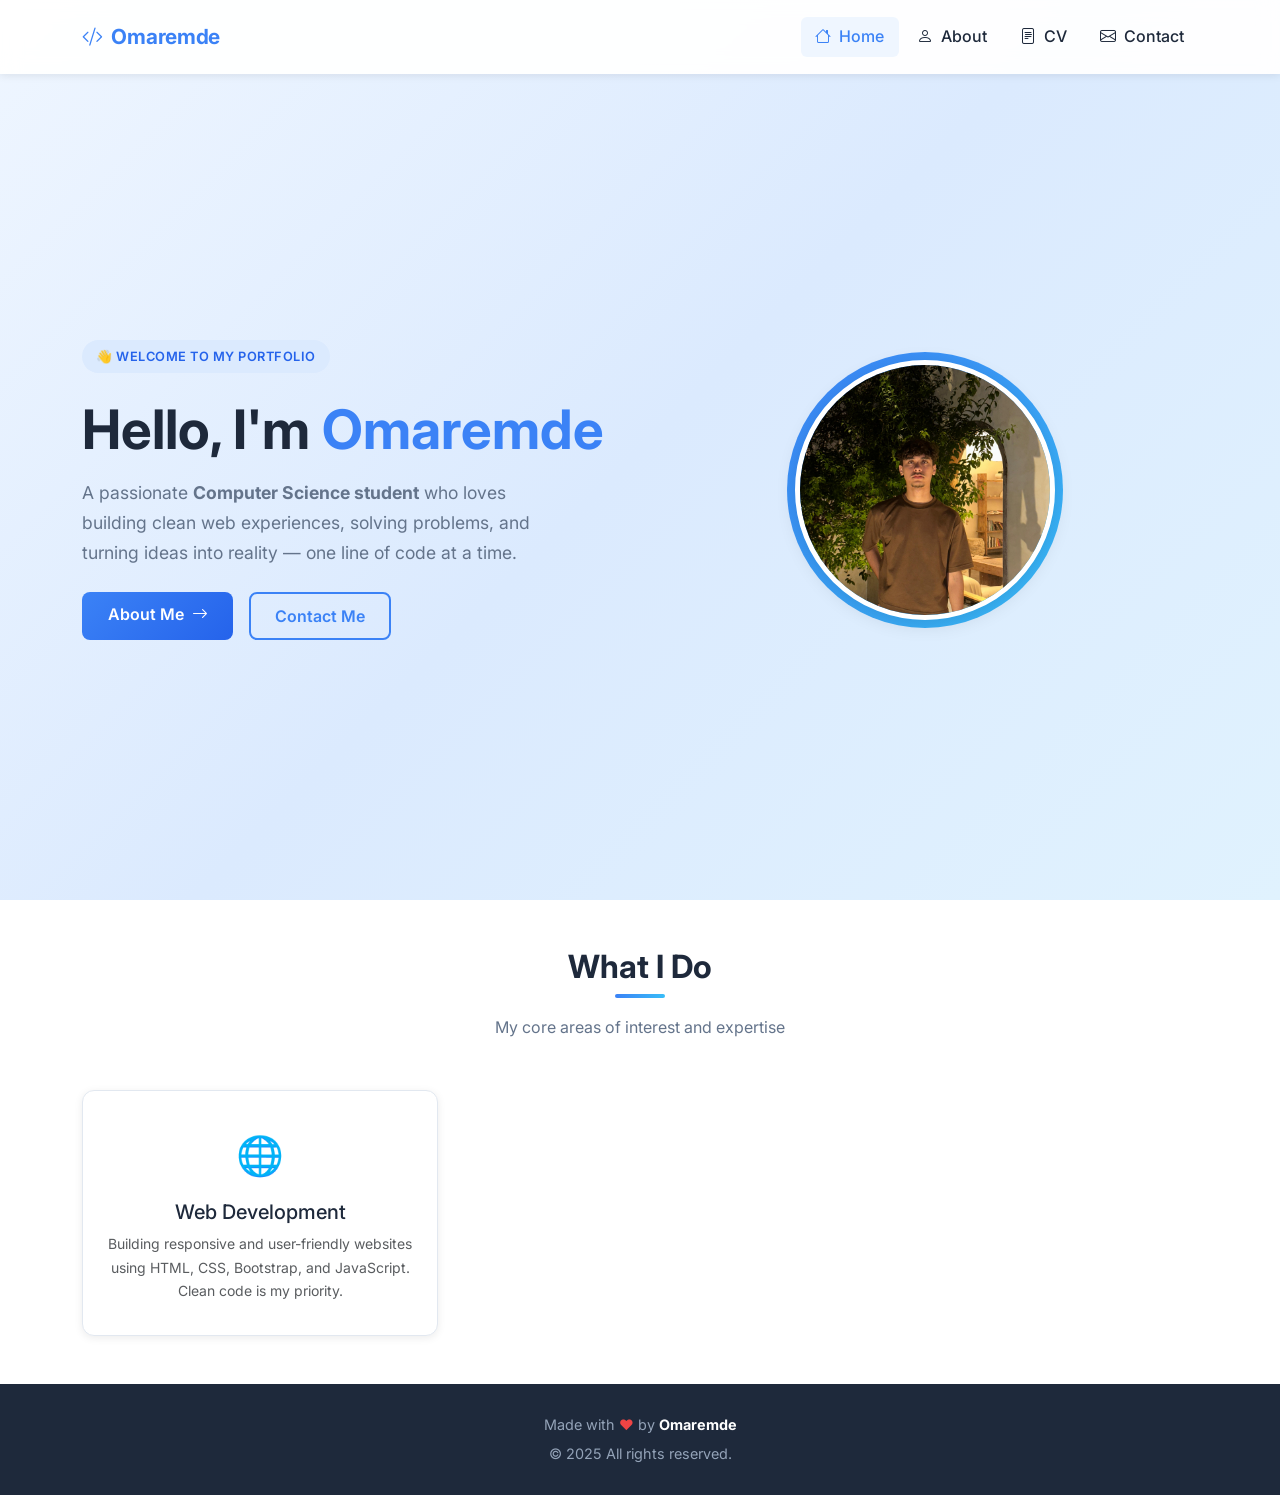
==== commit 8734cc5e: "minor" ====
--- a/index.html
+++ b/index.html
@@ -1,9 +1,11 @@
 <!DOCTYPE html>
 <html lang="en">
+
 <head>
   <meta charset="UTF-8" />
   <meta name="viewport" content="width=device-width, initial-scale=1.0" />
-  <meta name="description" content="Omaremde's personal portfolio website — developer, creator, and lifelong learner." />
+  <meta name="description"
+    content="Omaremde's personal portfolio website — developer, creator, and lifelong learner." />
   <title>Omaremde | Home</title>
 
   <!-- Bootstrap 5 CSS (via CDN) -->
@@ -15,15 +17,9 @@
   <!-- Our custom styles -->
   <link rel="stylesheet" href="style.css" />
 </head>
+
 <body>
 
-  <!-- ==================== NAVBAR ==================== -->
-  <!--
-    Bootstrap Navbar:
-    - "navbar-expand-lg" = collapses into hamburger on small screens
-    - "fixed-top"        = stays at the top while scrolling
-    - "bg-white"         = white background
-  -->
   <nav class="navbar navbar-expand-lg fixed-top bg-white">
     <div class="container">
 
@@ -33,9 +29,8 @@
       </a>
 
       <!-- Hamburger button for mobile -->
-      <button class="navbar-toggler border-0" type="button"
-              data-bs-toggle="collapse" data-bs-target="#navbarMenu"
-              aria-controls="navbarMenu" aria-expanded="false" aria-label="Toggle navigation">
+      <button class="navbar-toggler border-0" type="button" data-bs-toggle="collapse" data-bs-target="#navbarMenu"
+        aria-controls="navbarMenu" aria-expanded="false" aria-label="Toggle navigation">
         <span class="navbar-toggler-icon"></span>
       </button>
 
@@ -107,11 +102,7 @@
               Using a placeholder avatar from UI Avatars service.
               Replace the src with your own photo when ready!
             -->
-            <img
-              src="https://ui-avatars.com/api/?name=Omaremde&size=260&background=3b82f6&color=fff&rounded=true&bold=true&font-size=0.35"
-              alt="Profile photo of Omaremde"
-              class="avatar-img"
-            />
+            <img src="asets/foto.jpeg" alt="Profile photo of Omaremde" class="avatar-img" />
           </div>
         </div>
 
@@ -194,4 +185,5 @@
   <script src="https://cdn.jsdelivr.net/npm/bootstrap@5.3.3/dist/js/bootstrap.bundle.min.js"></script>
 
 </body>
-</html>
+
+</html>
